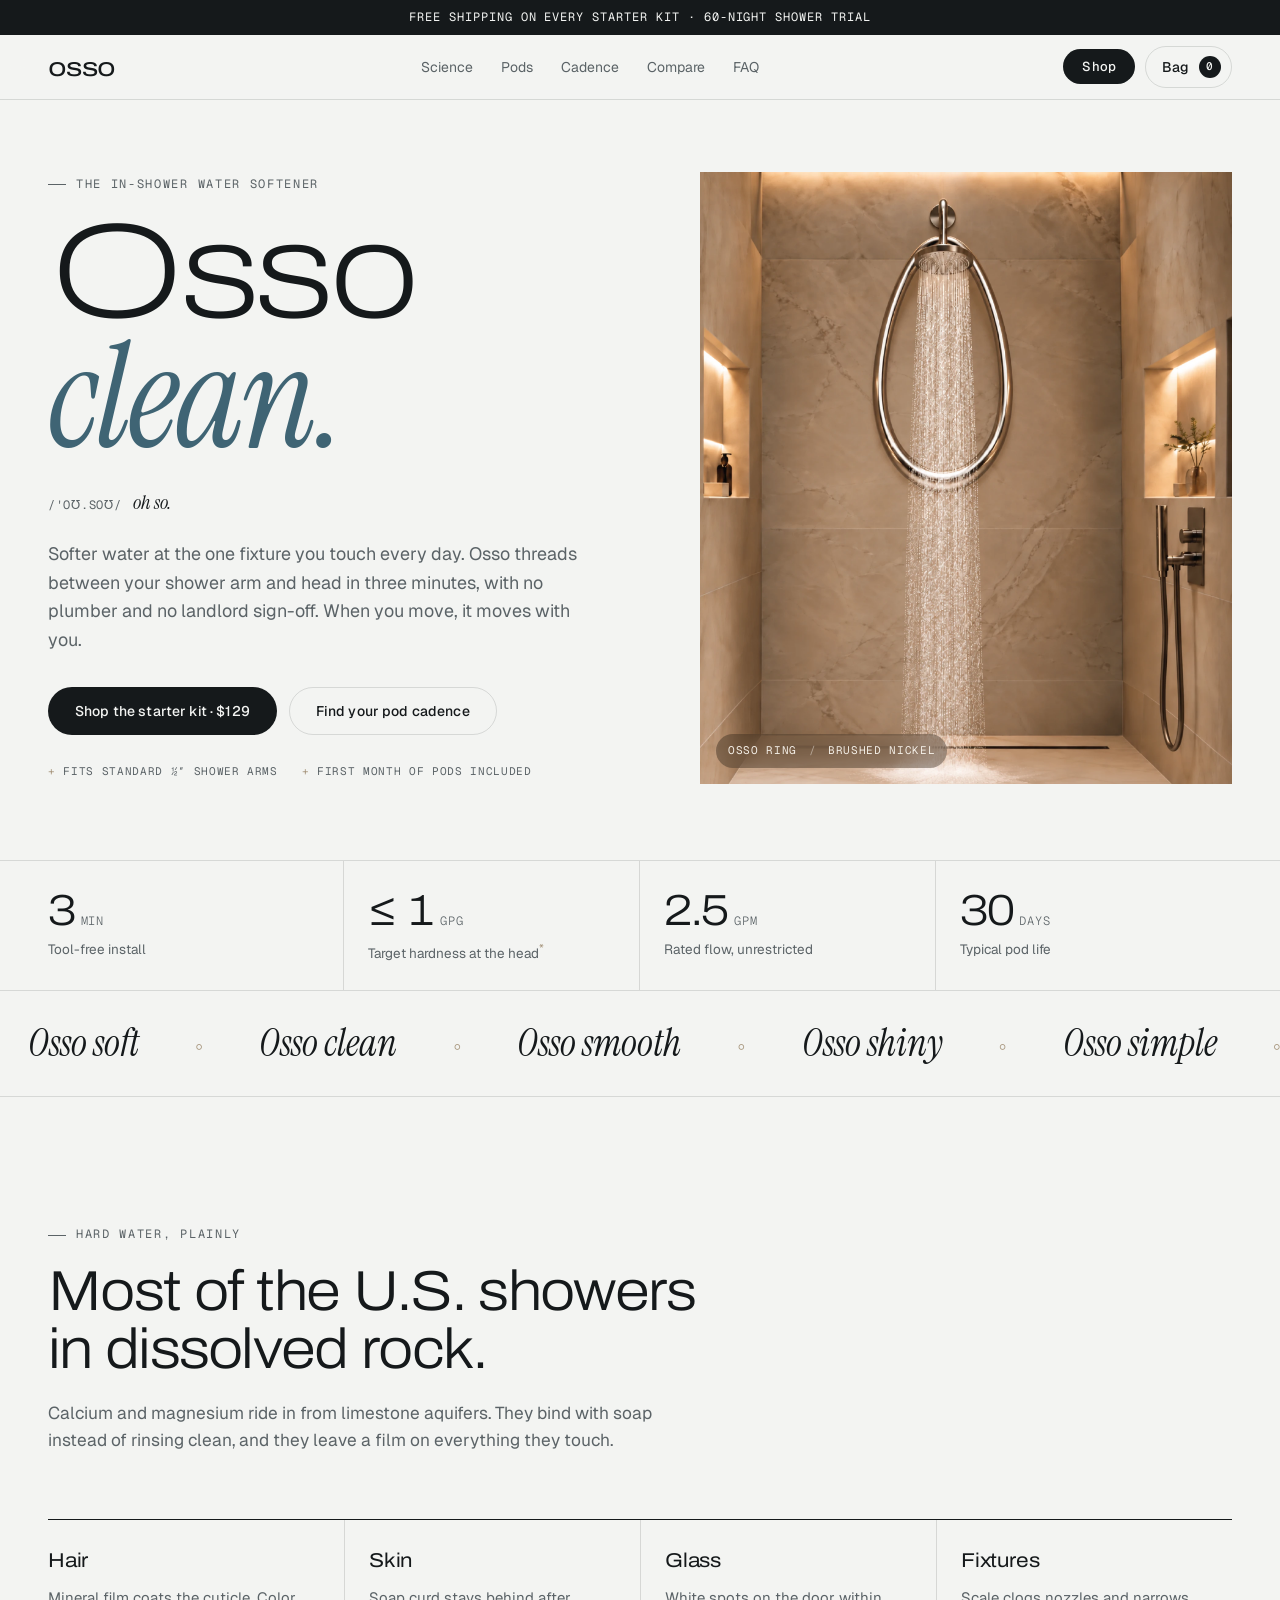
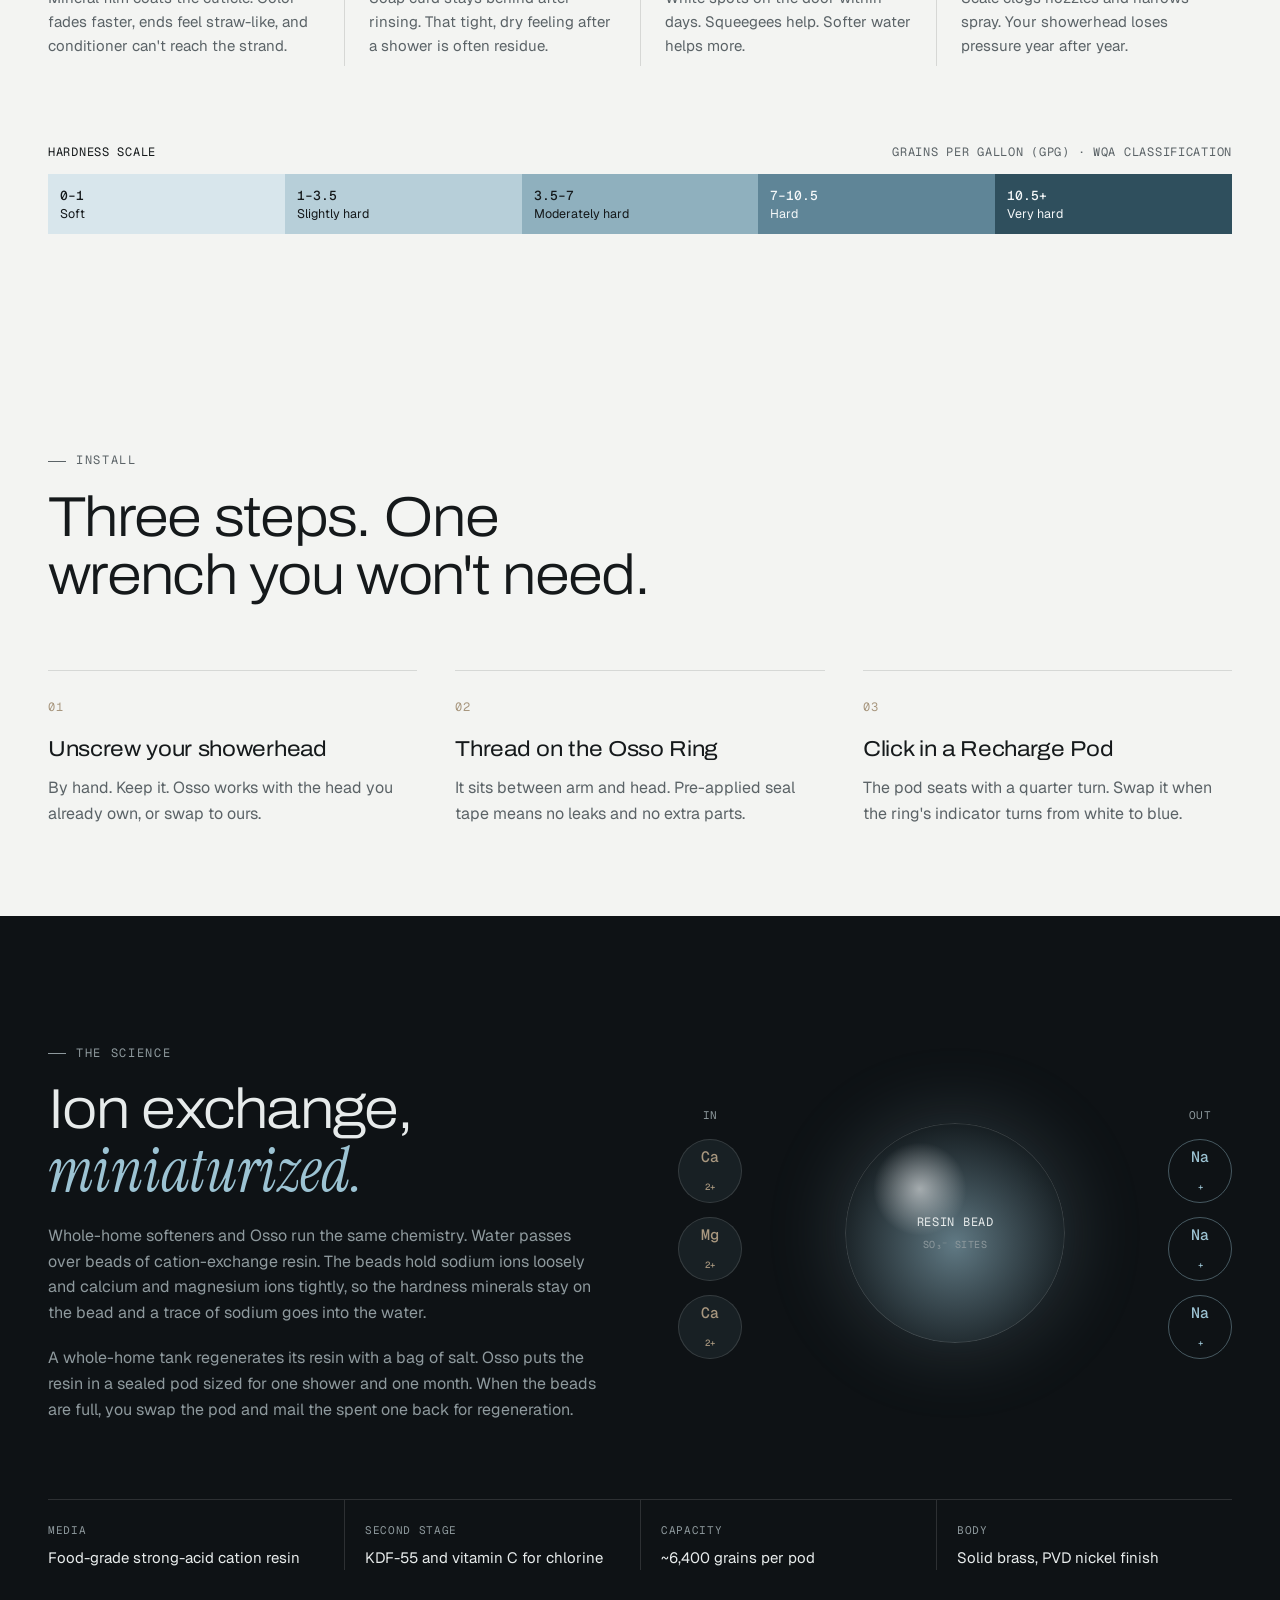
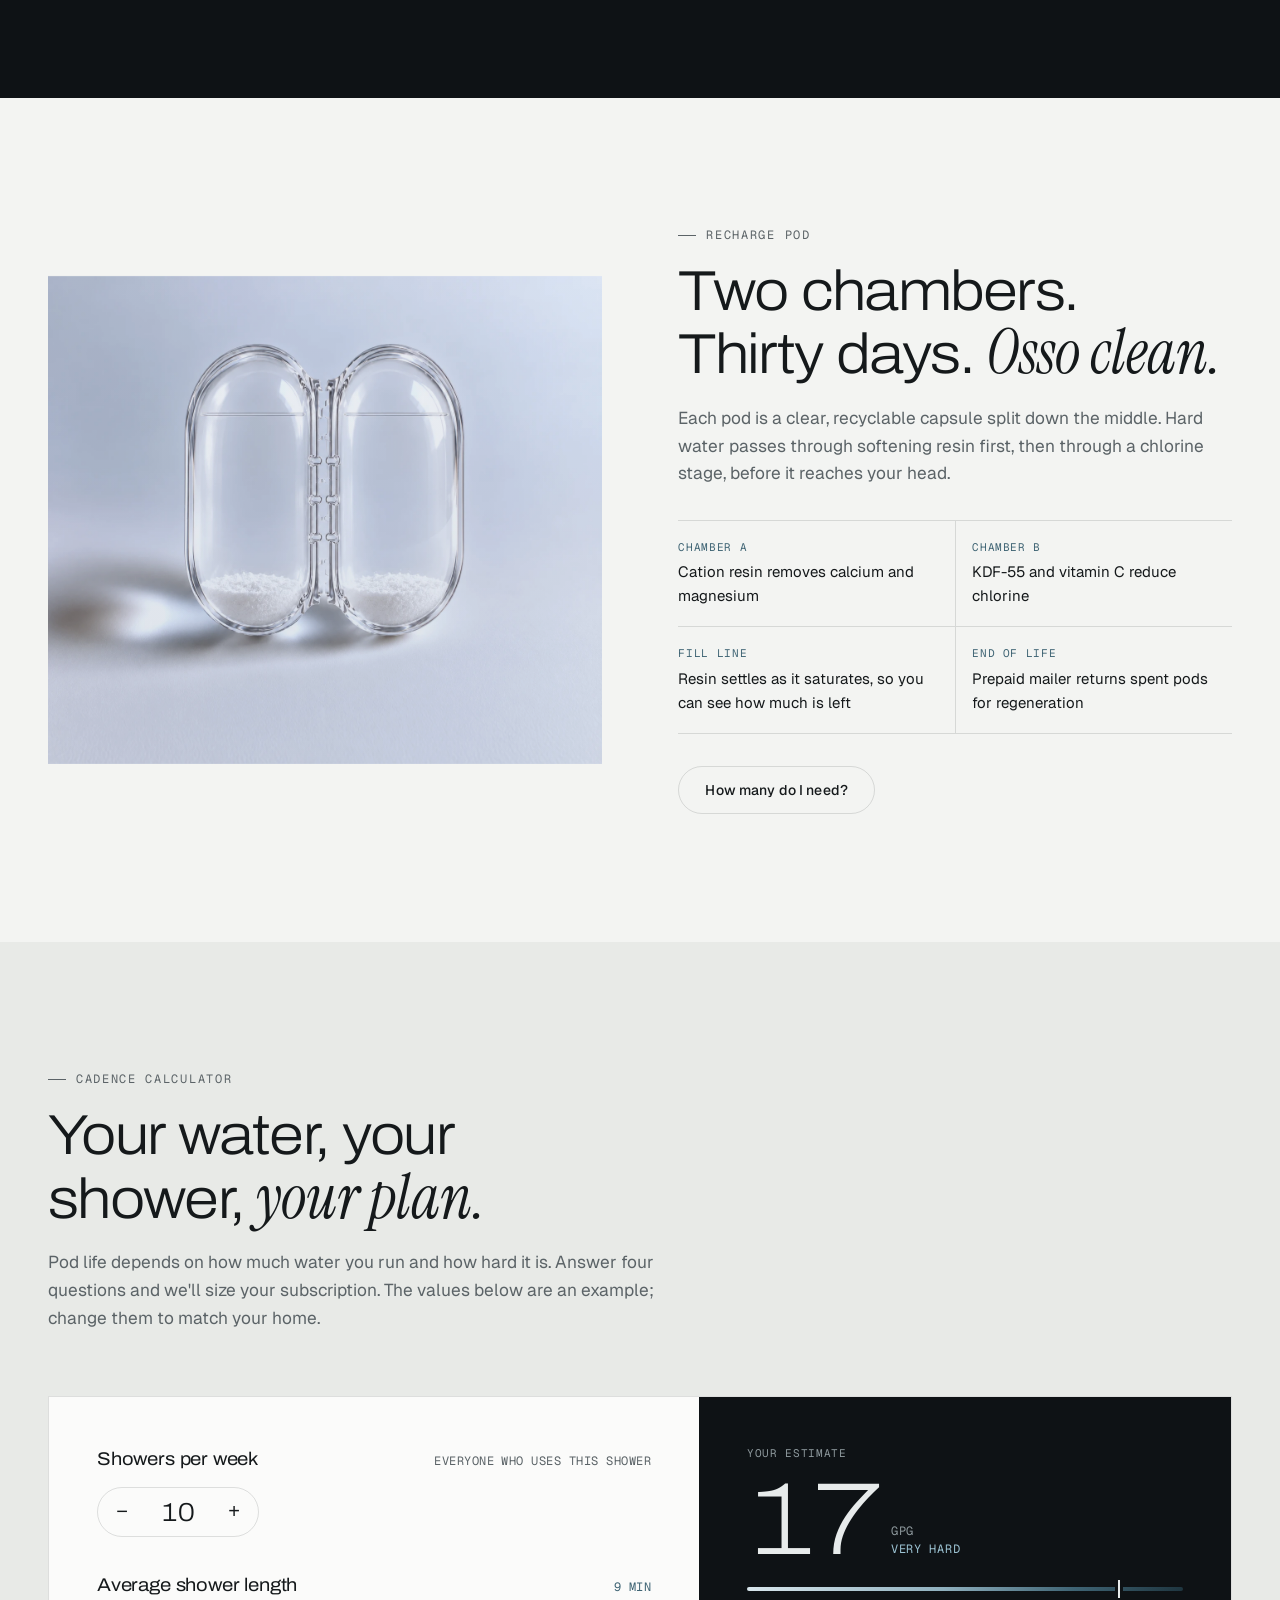
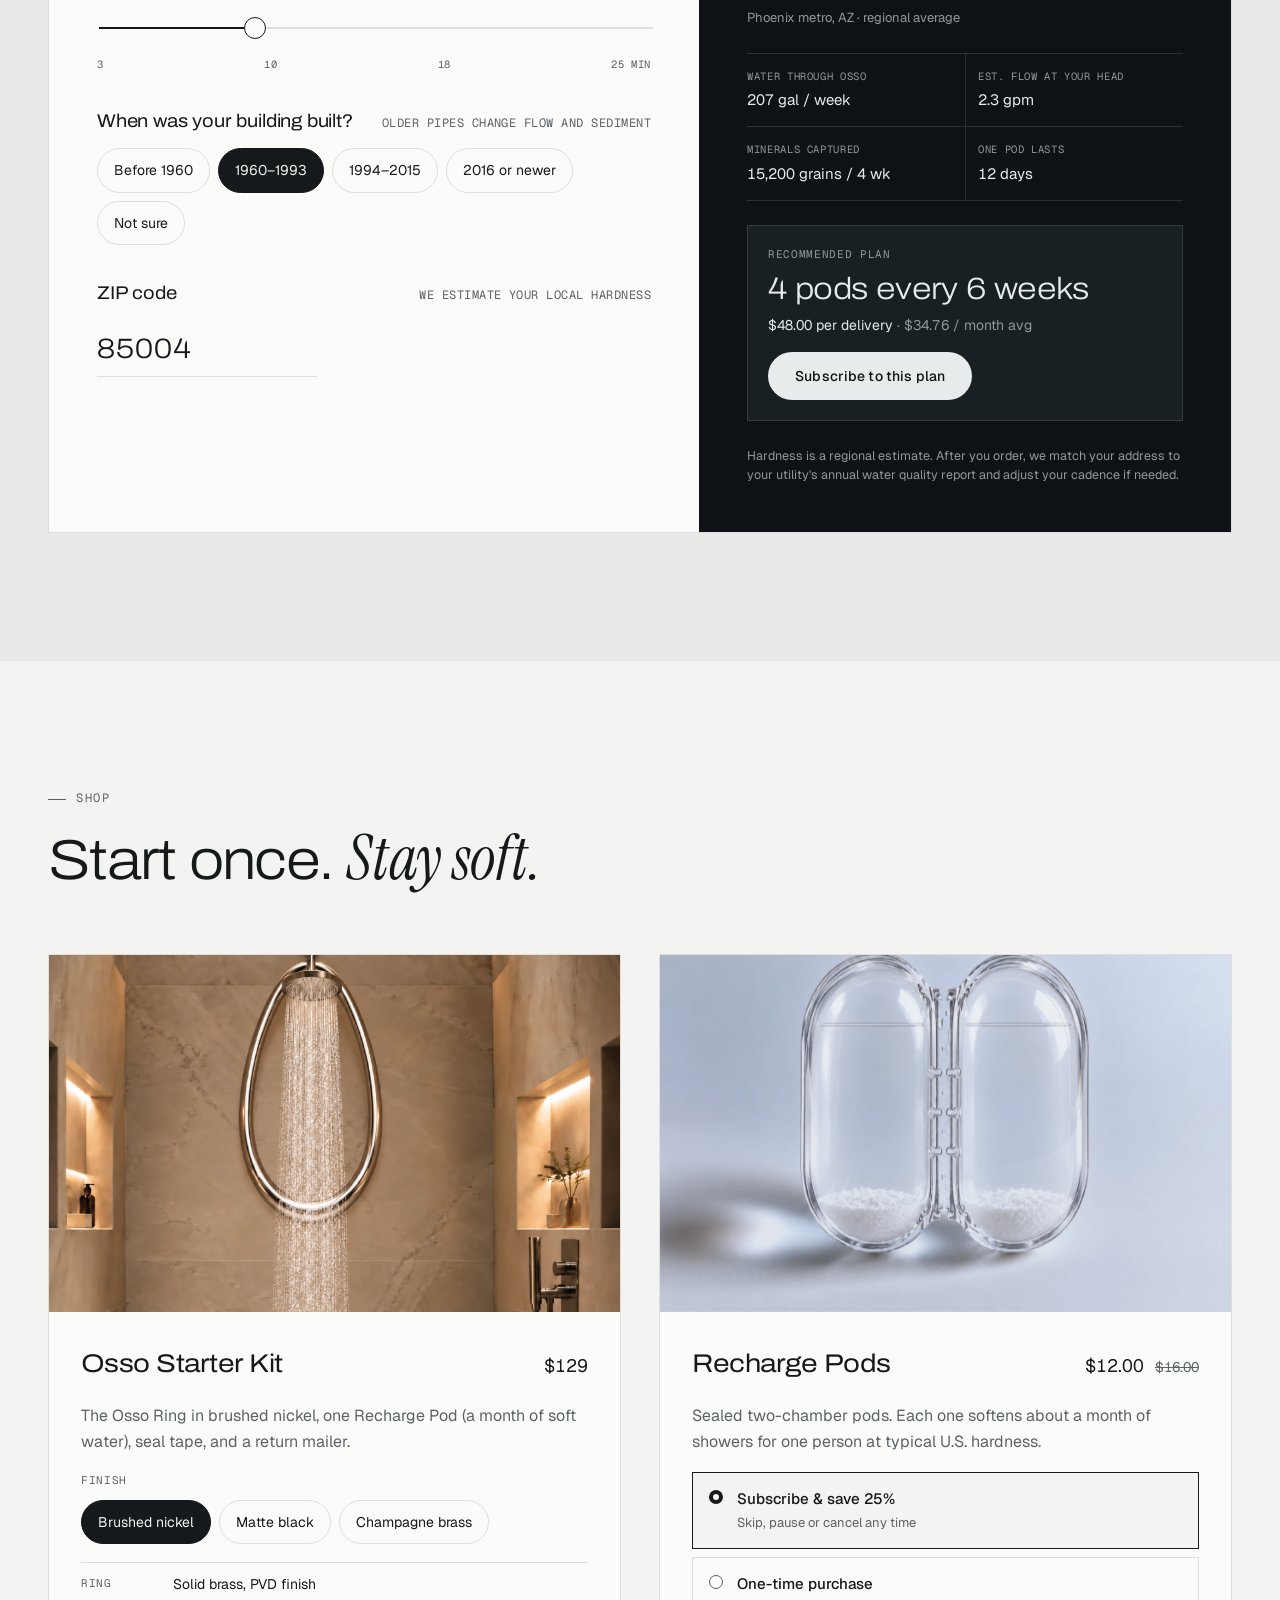
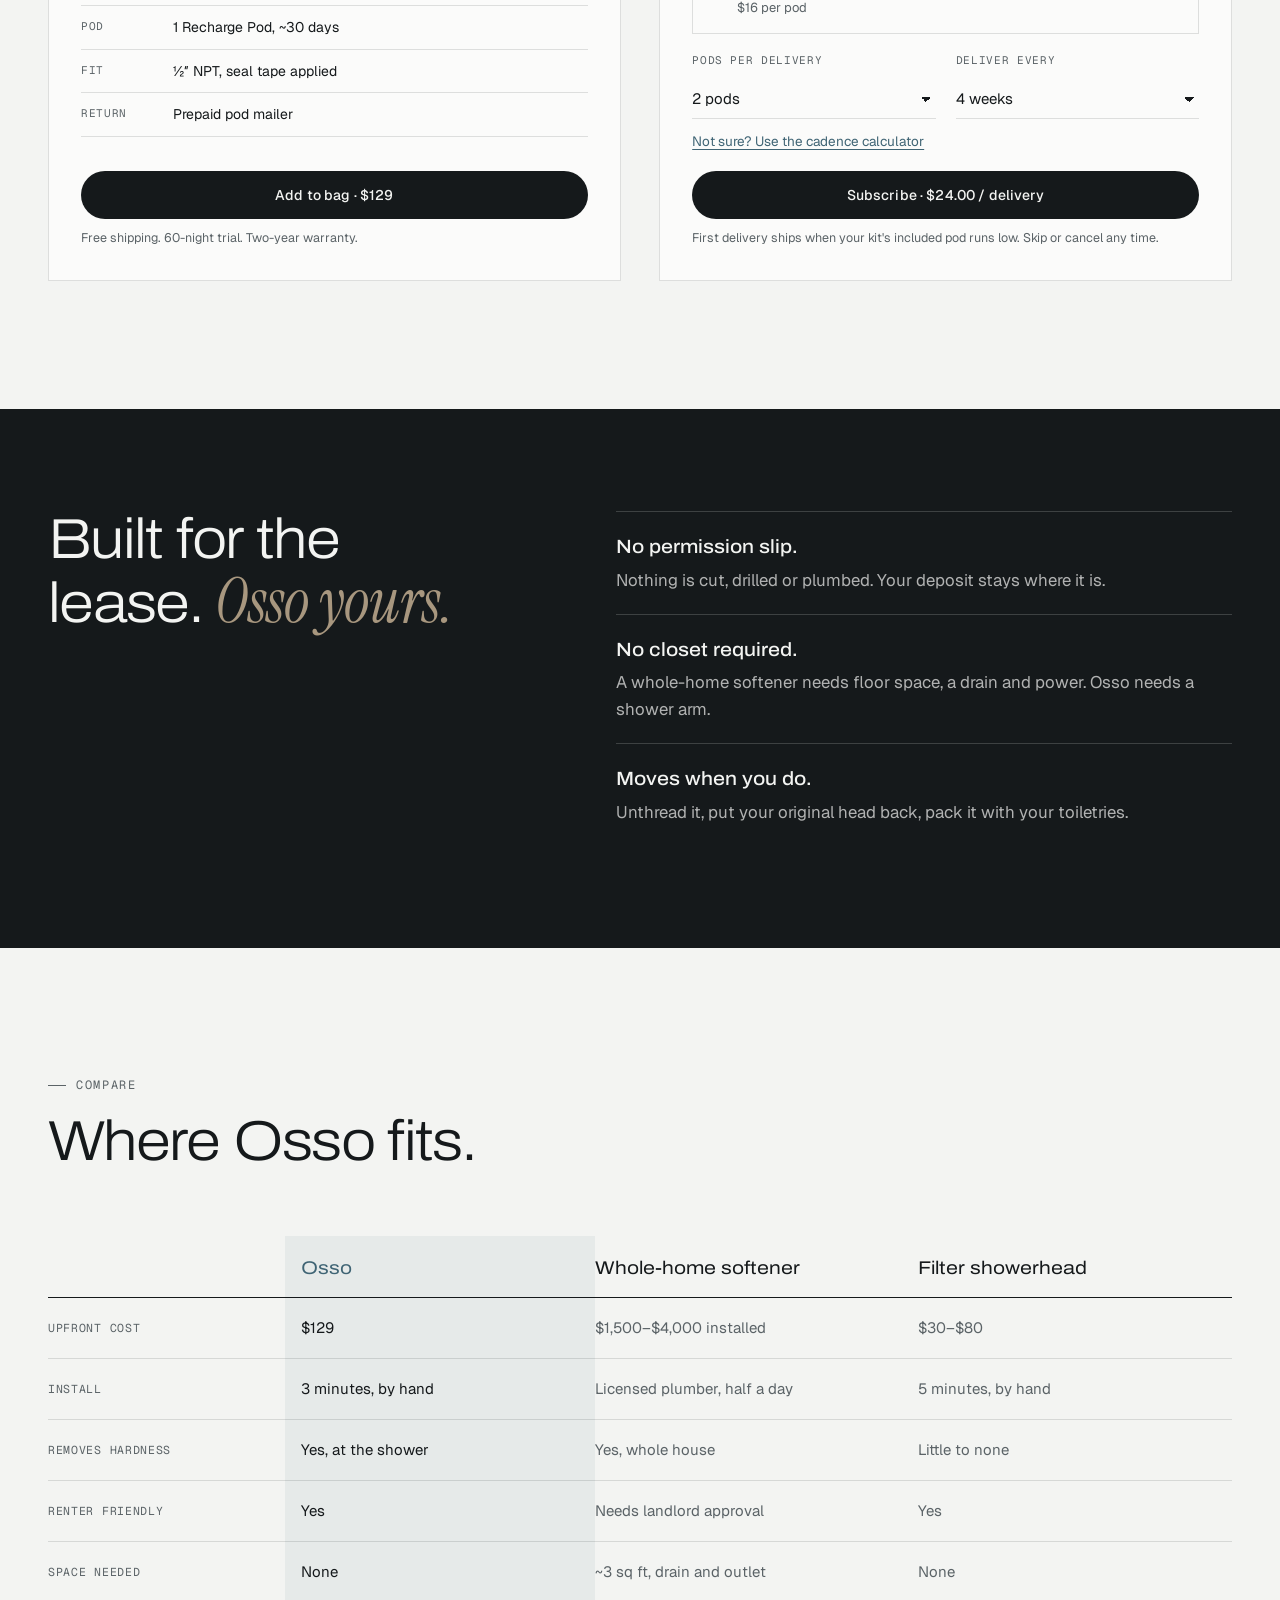
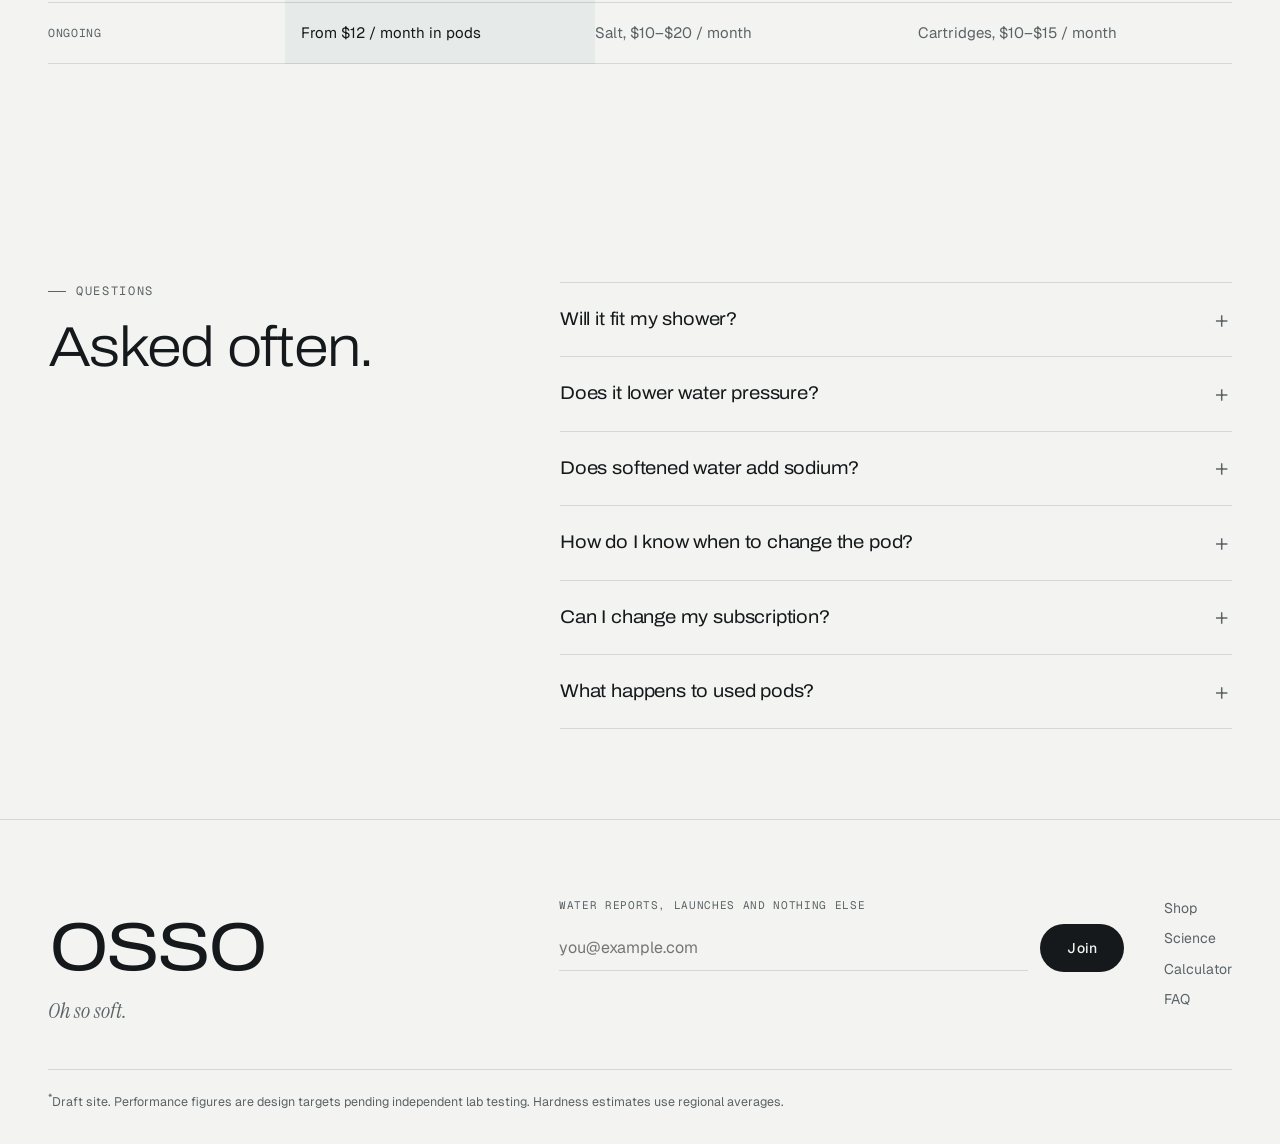
==== index.html @ e82f5eea "Add Osso draft site: hero, science, pods, cadence calculator, subscription shop Co-Authored-By: Clau" ====
<!doctype html>
<html lang="en">
<head>
<meta charset="utf-8">
<meta name="viewport" content="width=device-width, initial-scale=1, viewport-fit=cover">
<title>Osso Softener</title>
<meta name="description" content="Osso is the in-shower water softener for renters and anyone who can't fit a whole-home system. Threads on in three minutes. Recharge pods ship on your cadence.">
<link rel="preconnect" href="https://fonts.googleapis.com">
<link rel="preconnect" href="https://fonts.gstatic.com" crossorigin>
<link rel="stylesheet" href="https://fonts.googleapis.com/css2?family=Archivo:wdth,wght@62..125,200..700&family=Geist:wght@300..600&family=Geist+Mono:wght@400;500&family=Instrument+Serif:ital@0;1&display=swap">
<link rel="stylesheet" href="styles.css">
</head>
<body>

<div class="announce">
  <p>Free shipping on every starter kit <span aria-hidden="true">·</span> 60-night shower trial</p>
</div>

<header class="site-header">
  <div class="wrap header-inner">
    <a class="wordmark" href="#top" aria-label="Osso home">osso</a>
    <nav class="nav" aria-label="Primary">
      <a href="#science">Science</a>
      <a href="#pods">Pods</a>
      <a href="#calculator">Cadence</a>
      <a href="#compare">Compare</a>
      <a href="#faq">FAQ</a>
    </nav>
    <div class="header-actions">
      <a class="btn btn-small btn-ink hide-sm" href="#shop">Shop</a>
      <button class="cart-btn" id="cart-open" type="button" aria-label="Open bag">
        Bag <span class="cart-count" id="cart-count">0</span>
      </button>
    </div>
  </div>
</header>

<main id="top">

  <!-- HERO -->
  <section class="hero">
    <div class="wrap hero-grid">
      <div class="hero-copy">
        <p class="eyebrow">The in-shower water softener</p>
        <h1 class="hero-title">
          <span class="ht-brand">Osso</span>
          <span class="ht-word" id="hero-word" aria-live="polite">soft.</span>
        </h1>
        <p class="pronounce"><span class="mono">/ˈoʊ.soʊ/</span> <em>oh so.</em></p>
        <p class="lede">Softer water at the one fixture you touch every day. Osso threads between your shower arm and head in three minutes, with no plumber and no landlord sign-off. When you move, it moves with you.</p>
        <div class="hero-ctas">
          <a class="btn btn-ink" href="#shop">Shop the starter kit · $129</a>
          <a class="btn btn-ghost" href="#calculator">Find your pod cadence</a>
        </div>
        <ul class="hero-meta mono">
          <li>Fits standard ½″ shower arms</li>
          <li>First month of pods included</li>
        </ul>
      </div>
      <figure class="hero-media">
        <img src="assets/shower.webp" alt="The Osso softener, a polished nickel loop, mounted on a marble shower wall with water falling through it." width="1825" height="2000">
        <figcaption class="mono">Osso Ring <span>/</span> Brushed nickel</figcaption>
      </figure>
    </div>
  </section>

  <!-- SPEC STRIP -->
  <section class="specs" aria-label="Key specifications">
    <div class="wrap spec-grid">
      <div class="spec"><span class="spec-num">3<small>min</small></span><span class="spec-label">Tool-free install</span></div>
      <div class="spec"><span class="spec-num">≤ 1<small>gpg</small></span><span class="spec-label">Target hardness at the head<sup>*</sup></span></div>
      <div class="spec"><span class="spec-num">2.5<small>gpm</small></span><span class="spec-label">Rated flow, unrestricted</span></div>
      <div class="spec"><span class="spec-num">30<small>days</small></span><span class="spec-label">Typical pod life</span></div>
    </div>
  </section>

  <!-- MARQUEE -->
  <div class="marquee" aria-hidden="true">
    <div class="marquee-track">
      <span>Osso soft</span><span>Osso clean</span><span>Osso smooth</span><span>Osso shiny</span><span>Osso simple</span><span>Osso yours</span>
      <span>Osso soft</span><span>Osso clean</span><span>Osso smooth</span><span>Osso shiny</span><span>Osso simple</span><span>Osso yours</span>
    </div>
  </div>

  <!-- HARD WATER -->
  <section class="section" id="hard-water">
    <div class="wrap">
      <div class="section-head">
        <p class="eyebrow">Hard water, plainly</p>
        <h2 class="h2">Most of the U.S. showers in dissolved rock.</h2>
        <p class="sub">Calcium and magnesium ride in from limestone aquifers. They bind with soap instead of rinsing clean, and they leave a film on everything they touch.</p>
      </div>
      <div class="effects">
        <article class="effect">
          <h3>Hair</h3>
          <p>Mineral film coats the cuticle. Color fades faster, ends feel straw-like, and conditioner can't reach the strand.</p>
        </article>
        <article class="effect">
          <h3>Skin</h3>
          <p>Soap curd stays behind after rinsing. That tight, dry feeling after a shower is often residue.</p>
        </article>
        <article class="effect">
          <h3>Glass</h3>
          <p>White spots on the door within days. Squeegees help. Softer water helps more.</p>
        </article>
        <article class="effect">
          <h3>Fixtures</h3>
          <p>Scale clogs nozzles and narrows spray. Your showerhead loses pressure year after year.</p>
        </article>
      </div>

      <div class="scale" aria-label="Water hardness scale in grains per gallon">
        <div class="scale-head">
          <span class="mono">Hardness scale</span>
          <span class="mono muted">grains per gallon (gpg) · WQA classification</span>
        </div>
        <div class="scale-bar">
          <div class="seg s1"><b>0–1</b><span>Soft</span></div>
          <div class="seg s2"><b>1–3.5</b><span>Slightly hard</span></div>
          <div class="seg s3"><b>3.5–7</b><span>Moderately hard</span></div>
          <div class="seg s4"><b>7–10.5</b><span>Hard</span></div>
          <div class="seg s5"><b>10.5+</b><span>Very hard</span></div>
        </div>
      </div>
    </div>
  </section>

  <!-- HOW IT WORKS -->
  <section class="section section-tight" id="how">
    <div class="wrap">
      <div class="section-head">
        <p class="eyebrow">Install</p>
        <h2 class="h2">Three steps. One wrench you won't need.</h2>
      </div>
      <ol class="steps">
        <li>
          <span class="step-n mono">01</span>
          <h3>Unscrew your showerhead</h3>
          <p>By hand. Keep it. Osso works with the head you already own, or swap to ours.</p>
        </li>
        <li>
          <span class="step-n mono">02</span>
          <h3>Thread on the Osso Ring</h3>
          <p>It sits between arm and head. Pre-applied seal tape means no leaks and no extra parts.</p>
        </li>
        <li>
          <span class="step-n mono">03</span>
          <h3>Click in a Recharge Pod</h3>
          <p>The pod seats with a quarter turn. Swap it when the ring's indicator turns from white to blue.</p>
        </li>
      </ol>
    </div>
  </section>

  <!-- SCIENCE (dark lab panel) -->
  <section class="lab" id="science">
    <div class="wrap lab-grid">
      <div class="lab-copy">
        <p class="eyebrow eyebrow-lab">The science</p>
        <h2 class="h2">Ion exchange, <em>miniaturized.</em></h2>
        <p>Whole-home softeners and Osso run the same chemistry. Water passes over beads of cation-exchange resin. The beads hold sodium ions loosely and calcium and magnesium ions tightly, so the hardness minerals stay on the bead and a trace of sodium goes into the water.</p>
        <p>A whole-home tank regenerates its resin with a bag of salt. Osso puts the resin in a sealed pod sized for one shower and one month. When the beads are full, you swap the pod and mail the spent one back for regeneration.</p>
      </div>
      <div class="exchange" aria-label="Diagram: calcium and magnesium ions are captured by resin and exchanged for sodium">
        <div class="ex-col">
          <span class="ex-label mono">In</span>
          <span class="ion ion-hard">Ca<sup>2+</sup></span>
          <span class="ion ion-hard">Mg<sup>2+</sup></span>
          <span class="ion ion-hard">Ca<sup>2+</sup></span>
        </div>
        <div class="ex-core">
          <div class="bead"><span class="mono">Resin bead</span><span class="mono small">SO₃⁻ sites</span></div>
        </div>
        <div class="ex-col">
          <span class="ex-label mono">Out</span>
          <span class="ion ion-soft">Na<sup>+</sup></span>
          <span class="ion ion-soft">Na<sup>+</sup></span>
          <span class="ion ion-soft">Na<sup>+</sup></span>
        </div>
      </div>
      <dl class="lab-specs">
        <div><dt class="mono">Media</dt><dd>Food-grade strong-acid cation resin</dd></div>
        <div><dt class="mono">Second stage</dt><dd>KDF-55 and vitamin C for chlorine</dd></div>
        <div><dt class="mono">Capacity</dt><dd>~6,400 grains per pod</dd></div>
        <div><dt class="mono">Body</dt><dd>Solid brass, PVD nickel finish</dd></div>
      </dl>
    </div>
  </section>

  <!-- PODS -->
  <section class="section" id="pods">
    <div class="wrap pods-grid">
      <figure class="pods-media">
        <img src="assets/pods.webp" alt="A clear two-chamber Recharge Pod with white resin settled at the bottom of each chamber." width="1336" height="1177">
      </figure>
      <div class="pods-copy">
        <p class="eyebrow">Recharge Pod</p>
        <h2 class="h2">Two chambers. Thirty days. <em>Osso clean.</em></h2>
        <p class="sub">Each pod is a clear, recyclable capsule split down the middle. Hard water passes through softening resin first, then through a chlorine stage, before it reaches your head.</p>
        <dl class="pod-anatomy">
          <div><dt class="mono">Chamber A</dt><dd>Cation resin removes calcium and magnesium</dd></div>
          <div><dt class="mono">Chamber B</dt><dd>KDF-55 and vitamin C reduce chlorine</dd></div>
          <div><dt class="mono">Fill line</dt><dd>Resin settles as it saturates, so you can see how much is left</dd></div>
          <div><dt class="mono">End of life</dt><dd>Prepaid mailer returns spent pods for regeneration</dd></div>
        </dl>
        <a class="btn btn-ghost" href="#calculator">How many do I need?</a>
      </div>
    </div>
  </section>

  <!-- CALCULATOR -->
  <section class="calc-section" id="calculator">
    <div class="wrap">
      <div class="section-head">
        <p class="eyebrow">Cadence calculator</p>
        <h2 class="h2">Your water, your shower, <em>your plan.</em></h2>
        <p class="sub">Pod life depends on how much water you run and how hard it is. Answer four questions and we'll size your subscription. The values below are an example; change them to match your home.</p>
      </div>

      <div class="calc">
        <form class="calc-form" id="calc-form" novalidate>
          <div class="field">
            <label for="c-showers">Showers per week <span class="hint">Everyone who uses this shower</span></label>
            <div class="stepper">
              <button type="button" data-step="-1" aria-label="Fewer showers">−</button>
              <input id="c-showers" type="number" inputmode="numeric" min="1" max="42" value="10">
              <button type="button" data-step="1" aria-label="More showers">+</button>
            </div>
          </div>

          <div class="field">
            <label for="c-length">Average shower length <span class="hint" id="c-length-out">9 min</span></label>
            <input id="c-length" type="range" min="3" max="25" step="1" value="9">
            <div class="range-ticks mono" aria-hidden="true"><span>3</span><span>10</span><span>18</span><span>25 min</span></div>
          </div>

          <div class="field">
            <label for="c-age">When was your building built? <span class="hint">Older pipes change flow and sediment</span></label>
            <div class="chips" role="radiogroup" aria-label="Building age">
              <label class="chip"><input type="radio" name="age" value="pre1960"><span>Before 1960</span></label>
              <label class="chip"><input type="radio" name="age" value="1960" checked><span>1960–1993</span></label>
              <label class="chip"><input type="radio" name="age" value="1994"><span>1994–2015</span></label>
              <label class="chip"><input type="radio" name="age" value="2016"><span>2016 or newer</span></label>
              <label class="chip"><input type="radio" name="age" value="unknown"><span>Not sure</span></label>
            </div>
          </div>

          <div class="field">
            <label for="c-zip">ZIP code <span class="hint">We estimate your local hardness</span></label>
            <input id="c-zip" type="text" inputmode="numeric" maxlength="5" autocomplete="postal-code" placeholder="e.g. 85004" value="85004">
            <p class="field-msg" id="c-zip-msg" aria-live="polite"></p>
          </div>
        </form>

        <div class="calc-result" aria-live="polite">
          <p class="mono res-kicker">Your estimate</p>
          <div class="res-hardness">
            <span class="res-big" id="r-gpg">17</span>
            <span class="res-unit">gpg<br><span id="r-class">Very hard</span></span>
          </div>
          <div class="meter" aria-hidden="true">
            <div class="meter-track"></div>
            <div class="meter-pin" id="r-pin"></div>
          </div>
          <p class="res-region muted" id="r-region">Phoenix metro, AZ · regional average</p>

          <dl class="res-stats">
            <div><dt class="mono">Water through Osso</dt><dd><span id="r-gal">207</span> gal / week</dd></div>
            <div><dt class="mono">Est. flow at your head</dt><dd><span id="r-gpm">2.3</span> gpm</dd></div>
            <div><dt class="mono">Minerals captured</dt><dd><span id="r-grains">14,000</span> grains / 4 wk</dd></div>
            <div><dt class="mono">One pod lasts</dt><dd><span id="r-life">13</span> days</dd></div>
          </dl>

          <div class="plan">
            <p class="mono res-kicker">Recommended plan</p>
            <p class="plan-line" id="r-plan">2 pods every 4 weeks</p>
            <p class="plan-price"><span id="r-price">$24.00</span> per delivery <span class="muted">· <span id="r-month">$24.00</span> / month avg</span></p>
            <button class="btn btn-light" type="button" id="r-apply">Subscribe to this plan</button>
          </div>
          <p class="fine muted">Hardness is a regional estimate. After you order, we match your address to your utility's annual water quality report and adjust your cadence if needed.</p>
        </div>
      </div>
    </div>
  </section>

  <!-- SHOP -->
  <section class="section" id="shop">
    <div class="wrap">
      <div class="section-head">
        <p class="eyebrow">Shop</p>
        <h2 class="h2">Start once. <em>Stay soft.</em></h2>
      </div>

      <div class="shop-grid">
        <article class="product">
          <div class="product-media product-media-ring">
            <img src="assets/shower.webp" alt="" loading="lazy" width="1825" height="2000">
          </div>
          <div class="product-body">
            <div class="product-top">
              <h3 class="product-name">Osso Starter Kit</h3>
              <p class="product-price">$129</p>
            </div>
            <p class="product-desc">The Osso Ring in brushed nickel, one Recharge Pod (a month of soft water), seal tape, and a return mailer.</p>
            <fieldset class="opt">
              <legend class="mono">Finish</legend>
              <div class="chips">
                <label class="chip"><input type="radio" name="finish" value="Brushed nickel" checked><span>Brushed nickel</span></label>
                <label class="chip"><input type="radio" name="finish" value="Matte black"><span>Matte black</span></label>
                <label class="chip"><input type="radio" name="finish" value="Champagne brass"><span>Champagne brass</span></label>
              </div>
            </fieldset>
            <ul class="inbox">
              <li><span class="mono">Ring</span>Solid brass, PVD finish</li>
              <li><span class="mono">Pod</span>1 Recharge Pod, ~30 days</li>
              <li><span class="mono">Fit</span>½″ NPT, seal tape applied</li>
              <li><span class="mono">Return</span>Prepaid pod mailer</li>
            </ul>
            <button class="btn btn-ink btn-block" type="button" id="add-kit">Add to bag · $129</button>
            <p class="fine muted">Free shipping. 60-night trial. Two-year warranty.</p>
          </div>
        </article>

        <article class="product">
          <div class="product-media product-media-pod">
            <img src="assets/pods.webp" alt="" loading="lazy" width="1336" height="1177">
          </div>
          <div class="product-body">
            <div class="product-top">
              <h3 class="product-name">Recharge Pods</h3>
              <p class="product-price" id="pod-price">$12.00 <span class="strike" id="pod-strike">$16.00</span></p>
            </div>
            <p class="product-desc">Sealed two-chamber pods. Each one softens about a month of showers for one person at typical U.S. hardness.</p>

            <div class="purchase-toggle" role="radiogroup" aria-label="Purchase type">
              <label class="pt"><input type="radio" name="ptype" value="sub" checked>
                <span><b>Subscribe &amp; save 25%</b><small>Skip, pause or cancel any time</small></span></label>
              <label class="pt"><input type="radio" name="ptype" value="once">
                <span><b>One-time purchase</b><small>$16 per pod</small></span></label>
            </div>

            <div class="opt-row">
              <div class="opt">
                <label class="mono" for="pod-qty">Pods per delivery</label>
                <select id="pod-qty">
                  <option value="1">1 pod</option>
                  <option value="2" selected>2 pods</option>
                  <option value="3">3 pods</option>
                  <option value="4">4 pods</option>
                  <option value="6">6 pods</option>
                </select>
              </div>
              <div class="opt" id="cadence-wrap">
                <label class="mono" for="pod-cadence">Deliver every</label>
                <select id="pod-cadence">
                  <option value="2">2 weeks</option>
                  <option value="4" selected>4 weeks</option>
                  <option value="6">6 weeks</option>
                  <option value="8">8 weeks</option>
                </select>
              </div>
            </div>
            <p class="calc-link"><a href="#calculator">Not sure? Use the cadence calculator</a></p>
            <button class="btn btn-ink btn-block" type="button" id="add-pods">Add to bag · $24.00</button>
            <p class="fine muted" id="pod-fine">First delivery ships when your kit's included pod runs low.</p>
          </div>
        </article>
      </div>
    </div>
  </section>

  <!-- RENTERS -->
  <section class="renters">
    <div class="wrap renters-grid">
      <h2 class="h2">Built for the lease. <em>Osso yours.</em></h2>
      <ul class="renter-points">
        <li><b>No permission slip.</b> Nothing is cut, drilled or plumbed. Your deposit stays where it is.</li>
        <li><b>No closet required.</b> A whole-home softener needs floor space, a drain and power. Osso needs a shower arm.</li>
        <li><b>Moves when you do.</b> Unthread it, put your original head back, pack it with your toiletries.</li>
      </ul>
    </div>
  </section>

  <!-- COMPARE -->
  <section class="section" id="compare">
    <div class="wrap">
      <div class="section-head">
        <p class="eyebrow">Compare</p>
        <h2 class="h2">Where Osso fits.</h2>
      </div>
      <div class="table-wrap">
        <table class="compare">
          <thead>
            <tr><th scope="col"><span class="sr">Feature</span></th><th scope="col" class="col-osso">Osso</th><th scope="col">Whole-home softener</th><th scope="col">Filter showerhead</th></tr>
          </thead>
          <tbody>
            <tr><th scope="row">Upfront cost</th><td class="col-osso">$129</td><td>$1,500–$4,000 installed</td><td>$30–$80</td></tr>
            <tr><th scope="row">Install</th><td class="col-osso">3 minutes, by hand</td><td>Licensed plumber, half a day</td><td>5 minutes, by hand</td></tr>
            <tr><th scope="row">Removes hardness</th><td class="col-osso">Yes, at the shower</td><td>Yes, whole house</td><td>Little to none</td></tr>
            <tr><th scope="row">Renter friendly</th><td class="col-osso">Yes</td><td>Needs landlord approval</td><td>Yes</td></tr>
            <tr><th scope="row">Space needed</th><td class="col-osso">None</td><td>~3 sq ft, drain and outlet</td><td>None</td></tr>
            <tr><th scope="row">Ongoing</th><td class="col-osso">From $12 / month in pods</td><td>Salt, $10–$20 / month</td><td>Cartridges, $10–$15 / month</td></tr>
          </tbody>
        </table>
      </div>
    </div>
  </section>

  <!-- FAQ -->
  <section class="section section-tight" id="faq">
    <div class="wrap faq-grid">
      <div class="section-head">
        <p class="eyebrow">Questions</p>
        <h2 class="h2">Asked often.</h2>
      </div>
      <div class="faq">
        <details>
          <summary>Will it fit my shower?</summary>
          <p>Osso fits any shower arm with a standard ½″ NPT thread, which covers nearly every U.S. shower. Rain heads on ceiling arms work too. Handheld-only setups need our hose adapter, sold separately.</p>
        </details>
        <details>
          <summary>Does it lower water pressure?</summary>
          <p>The ring is rated for 2.5 gallons per minute, the federal maximum for showerheads, so it won't be the bottleneck. Many people notice stronger spray after a few weeks as scale stops building up in the head.</p>
        </details>
        <details>
          <summary>Does softened water add sodium?</summary>
          <p>Ion exchange adds roughly 8 mg of sodium per liter for each grain of hardness removed. That's a small amount and it rinses off. Osso water is for showering, not drinking.</p>
        </details>
        <details>
          <summary>How do I know when to change the pod?</summary>
          <p>The indicator band on the ring shifts from white to blue as the resin saturates. You can also see the resin level drop through the clear pod. Subscribers get a reminder a few days before their next delivery.</p>
        </details>
        <details>
          <summary>Can I change my subscription?</summary>
          <p>Yes. Change pod count, change cadence, skip a delivery, pause, or cancel from your account. No fees and no minimum term.</p>
        </details>
        <details>
          <summary>What happens to used pods?</summary>
          <p>Every delivery includes a prepaid return mailer. Spent pods are cleaned, the resin is regenerated, and the capsules are reused or recycled.</p>
        </details>
      </div>
    </div>
  </section>

</main>

<footer class="footer">
  <div class="wrap footer-grid">
    <div class="footer-brand">
      <p class="wordmark wordmark-lg">osso</p>
      <p class="footer-tag"><em>Oh so soft.</em></p>
    </div>
    <form class="newsletter" id="newsletter" novalidate>
      <label for="nl-email" class="mono">Water reports, launches and nothing else</label>
      <div class="nl-row">
        <input id="nl-email" type="email" placeholder="you@example.com" autocomplete="email">
        <button class="btn btn-ink" type="submit">Join</button>
      </div>
      <p class="field-msg" id="nl-msg" aria-live="polite"></p>
    </form>
    <nav class="footer-links" aria-label="Footer">
      <a href="#shop">Shop</a><a href="#science">Science</a><a href="#calculator">Calculator</a><a href="#faq">FAQ</a>
    </nav>
    <p class="fine muted footer-note"><sup>*</sup>Draft site. Performance figures are design targets pending independent lab testing. Hardness estimates use regional averages.</p>
  </div>
</footer>

<!-- CART DRAWER -->
<div class="scrim" id="scrim" hidden></div>
<aside class="drawer" id="drawer" aria-label="Your bag" aria-hidden="true">
  <div class="drawer-head">
    <p class="drawer-title">Your bag</p>
    <button class="icon-btn" type="button" id="cart-close" aria-label="Close bag">Close</button>
  </div>
  <div class="drawer-body" id="cart-items"></div>
  <div class="drawer-foot">
    <div class="sum-row"><span>Subtotal</span><span id="cart-subtotal">$0.00</span></div>
    <div class="sum-row muted"><span>Shipping</span><span>Free</span></div>
    <p class="fine muted" id="cart-sub-note" hidden>Subscriptions renew at the cadence shown. Manage or cancel any time.</p>
    <button class="btn btn-ink btn-block" type="button" id="checkout">Checkout</button>
    <p class="field-msg" id="checkout-msg" aria-live="polite"></p>
  </div>
</aside>

<div class="toast" id="toast" role="status" aria-live="polite"></div>

<script src="app.js"></script>
</body>
</html>
---- styles.css ----
/* Layout concept: porcelain gallery. Sharp-edged image frames, hairline specs like a car configurator,
   one dark "lab" band for the science and the calculator, pill controls for anything you can press. */
:root {
  --paper: #F3F4F2;      /* porcelain, faint mineral-green bias */
  --paper-2: #E8EAE7;    /* recessed surface */
  --card: #FBFBFA;       /* raised surface */
  --ink: #15191B;        /* graphite */
  --ink-2: #5B6367;      /* secondary text */
  --line: rgba(21, 25, 27, 0.13);
  --mineral: #3F6474;    /* calcite blue, the accent */
  --nickel: #A8977F;     /* brushed nickel, from the fixture */
  --lab: #0E1215;        /* dark band */
  --lab-2: #182024;
  --lab-fg: #E7EBEB;
  --lab-dim: #8E999D;
  --lab-line: rgba(231, 235, 235, 0.14);
  --glow: #9CC3D3;       /* accent on dark */
  --s1: #D8E6EC; --s2: #B7CFD9; --s3: #8FB0BE; --s4: #5F8597; --s5: #2F4F5D;

  --display: "Archivo", "Helvetica Neue", Arial, sans-serif;
  --sans: "Geist", "Helvetica Neue", Arial, sans-serif;
  --mono: "Geist Mono", ui-monospace, "SF Mono", Menlo, monospace;
  --serif: "Instrument Serif", "Times New Roman", serif;

  --gutter: clamp(16px, 4vw, 48px);
  --max: 1320px;
  --ease: cubic-bezier(.2, .7, .1, 1);
  color-scheme: light;
}
@media (prefers-color-scheme: dark) {
  :root:not([data-theme="light"]) {
    --paper: #0F1315; --paper-2: #161B1E; --card: #13181A;
    --ink: #E8ECEC; --ink-2: #99A3A7; --line: rgba(232, 236, 236, 0.13);
    --mineral: #92B9C9; --nickel: #C9B69A;
    --lab: #070A0C; --lab-2: #11171A; --lab-fg: #E8ECEC; --lab-dim: #8E999D; --lab-line: rgba(232,236,236,.12);
    --glow: #A9D0DF;
    --s1: #1E2C33; --s2: #2A4250; --s3: #3E6273; --s4: #6590A3; --s5: #A3C7D6;
    color-scheme: dark;
  }
}
:root[data-theme="dark"] {
  --paper: #0F1315; --paper-2: #161B1E; --card: #13181A;
  --ink: #E8ECEC; --ink-2: #99A3A7; --line: rgba(232, 236, 236, 0.13);
  --mineral: #92B9C9; --nickel: #C9B69A;
  --lab: #070A0C; --lab-2: #11171A; --lab-fg: #E8ECEC; --lab-dim: #8E999D; --lab-line: rgba(232,236,236,.12);
  --glow: #A9D0DF;
  --s1: #1E2C33; --s2: #2A4250; --s3: #3E6273; --s4: #6590A3; --s5: #A3C7D6;
  color-scheme: dark;
}

*, *::before, *::after { box-sizing: border-box; }
html { scroll-behavior: smooth; scroll-padding-top: 80px; }
body {
  margin: 0;
  background: var(--paper);
  color: var(--ink);
  font: 400 16px/1.6 var(--sans);
  -webkit-font-smoothing: antialiased;
  overflow-x: hidden;
}
img { max-width: 100%; display: block; height: auto; }
a { color: inherit; }
[hidden] { display: none !important; }
:focus-visible { outline: 2px solid var(--mineral); outline-offset: 3px; }

.wrap { max-width: var(--max); margin-inline: auto; padding-inline: var(--gutter); }
.mono { font-family: var(--mono); font-size: 12px; letter-spacing: .06em; text-transform: uppercase; }
.muted { color: var(--ink-2); }
.small { font-size: 10px; }
.sr { position: absolute; width: 1px; height: 1px; overflow: hidden; clip: rect(0 0 0 0); }
em { font-family: var(--serif); font-style: italic; font-weight: 400; letter-spacing: 0; }

.eyebrow {
  font-family: var(--mono); font-size: 12px; letter-spacing: .14em; text-transform: uppercase;
  color: var(--ink-2); margin: 0 0 18px; display: flex; align-items: center; gap: 10px;
}
.eyebrow::before { content: ""; width: 18px; height: 1px; background: currentColor; }
.h2 {
  font-family: var(--display); font-stretch: 112%; font-weight: 300;
  font-size: clamp(2rem, 4.4vw, 3.6rem); line-height: 1.04; letter-spacing: -0.03em;
  margin: 0; text-wrap: balance;
}
.h2 em { font-size: 1.08em; }
.sub { color: var(--ink-2); font-size: 1.08rem; max-width: 58ch; margin: 20px 0 0; }
.fine { font-size: 12.5px; line-height: 1.5; margin: 12px 0 0; }

/* Buttons */
.btn {
  display: inline-flex; align-items: center; justify-content: center; gap: 8px;
  font: 500 14px/1 var(--sans); letter-spacing: .01em; text-decoration: none;
  padding: 16px 26px; border-radius: 999px; border: 1px solid transparent; cursor: pointer;
  transition: transform .25s var(--ease), background .25s, color .25s, border-color .25s;
}
.btn:active { transform: scale(.98); }
.btn-ink { background: var(--ink); color: var(--paper); }
.btn-ink:hover { background: var(--mineral); }
.btn-ghost { border-color: var(--line); color: var(--ink); background: transparent; }
.btn-ghost:hover { border-color: var(--ink); }
.btn-light { background: var(--lab-fg); color: var(--lab); }
.btn-light:hover { background: var(--glow); }
.btn-small { padding: 10px 18px; font-size: 13px; }
.btn-block { width: 100%; }

/* Announcement + header */
.announce { background: var(--ink); color: var(--paper); text-align: center; padding: 9px var(--gutter); }
.announce p { margin: 0; font: 400 12px/1.4 var(--mono); letter-spacing: .08em; text-transform: uppercase; }
.site-header {
  position: sticky; top: env(safe-area-inset-top, 0px); z-index: 40;
  background: color-mix(in srgb, var(--paper) 82%, transparent);
  backdrop-filter: saturate(1.4) blur(14px); -webkit-backdrop-filter: saturate(1.4) blur(14px);
  border-bottom: 1px solid var(--line);
}
.header-inner { display: flex; align-items: center; justify-content: space-between; height: 64px; gap: 24px; }
.wordmark {
  font-family: var(--display); font-stretch: 125%; font-weight: 400; font-size: 26px;
  letter-spacing: -0.02em; text-decoration: none; line-height: 1; margin: 0;
}
.nav { display: flex; gap: 28px; }
.nav a { text-decoration: none; font-size: 14px; color: var(--ink-2); transition: color .2s; }
.nav a:hover { color: var(--ink); }
.header-actions { display: flex; align-items: center; gap: 10px; }
.cart-btn {
  font: 500 14px/1 var(--sans); color: var(--ink); background: transparent;
  border: 1px solid var(--line); border-radius: 999px; padding: 9px 10px 9px 16px; cursor: pointer;
  display: inline-flex; align-items: center; gap: 10px;
}
.cart-count {
  min-width: 22px; height: 22px; border-radius: 999px; background: var(--ink); color: var(--paper);
  display: inline-grid; place-items: center; font: 500 11px/1 var(--mono); padding-inline: 6px;
  font-variant-numeric: tabular-nums;
}
.cart-count.bump { animation: bump .45s var(--ease); }
@keyframes bump { 40% { transform: scale(1.35); background: var(--mineral); } }

/* Hero */
.hero { padding-block: clamp(32px, 6vw, 72px) clamp(40px, 6vw, 80px); }
.hero-grid { display: grid; grid-template-columns: minmax(0, 1.05fr) minmax(0, .95fr); gap: clamp(32px, 5vw, 80px); align-items: center; }
.hero-copy { min-width: 0; }
.hero-title {
  font-family: var(--display); font-weight: 200; font-stretch: 125%;
  font-size: clamp(3.6rem, 10.5vw, 9.6rem); line-height: .9; letter-spacing: -0.045em;
  margin: 0; display: flex; flex-direction: column;
}
.ht-word {
  font-family: var(--serif); font-style: italic; font-stretch: 100%; font-weight: 400;
  letter-spacing: -0.02em; color: var(--mineral); font-size: 1.08em; display: inline-block;
  transition: opacity .5s var(--ease), transform .5s var(--ease), filter .5s var(--ease);
}
.ht-word.out { opacity: 0; transform: translateY(.12em); filter: blur(6px); }
.pronounce { margin: 22px 0 0; color: var(--ink-2); display: flex; gap: 12px; align-items: baseline; }
.pronounce em { font-size: 1.25rem; color: var(--ink); }
.lede { font-size: clamp(1.05rem, 1.4vw, 1.2rem); line-height: 1.6; max-width: 46ch; margin: 22px 0 0; color: var(--ink-2); }
.hero-ctas { display: flex; flex-wrap: wrap; gap: 12px; margin-top: 32px; }
.hero-meta { list-style: none; padding: 0; margin: 28px 0 0; display: flex; flex-wrap: wrap; gap: 8px 24px; color: var(--ink-2); font-size: 11px; }
.hero-meta li::before { content: "+ "; color: var(--nickel); }
.hero-media { margin: 0; position: relative; min-width: 0; }
.hero-media img { width: 100%; aspect-ratio: 4 / 4.6; object-fit: cover; object-position: 50% 30%; }
.hero-media figcaption {
  position: absolute; left: 16px; bottom: 16px; color: #F3EEE6; font-size: 11px;
  background: rgba(20, 16, 12, .32); backdrop-filter: blur(10px); -webkit-backdrop-filter: blur(10px);
  padding: 8px 12px; border-radius: 999px;
}
.hero-media figcaption span { opacity: .5; padding-inline: 4px; }

/* Spec strip */
.specs { border-block: 1px solid var(--line); }
.spec-grid { display: grid; grid-template-columns: repeat(4, minmax(0, 1fr)); }
.spec { padding: 28px 24px 26px 0; display: flex; flex-direction: column; gap: 6px; border-right: 1px solid var(--line); }
.spec + .spec { padding-left: 24px; }
.spec:last-child { border-right: 0; }
.spec-num { font-family: var(--display); font-stretch: 115%; font-weight: 300; font-size: clamp(2rem, 3.4vw, 2.8rem); line-height: 1; letter-spacing: -0.03em; font-variant-numeric: tabular-nums; }
.spec-num small { font-family: var(--mono); font-size: 12px; letter-spacing: .06em; margin-left: 6px; color: var(--ink-2); text-transform: uppercase; }
.spec-label { font-size: 13.5px; color: var(--ink-2); }
.spec-label sup { color: var(--nickel); }

/* Marquee */
.marquee { overflow: hidden; padding-block: 22px; border-bottom: 1px solid var(--line); }
.marquee-track { display: flex; width: max-content; animation: marquee 38s linear infinite; }
.marquee span {
  font-family: var(--serif); font-style: italic; font-size: clamp(1.6rem, 3vw, 2.4rem);
  padding-inline: 28px; white-space: nowrap; color: var(--ink);
}
.marquee span::after { content: "◦"; font-style: normal; color: var(--nickel); margin-left: 56px; font-size: .6em; vertical-align: middle; }
@keyframes marquee { to { transform: translateX(-50%); } }

/* Sections */
.section { padding-block: clamp(72px, 10vw, 140px); }
.section-tight { padding-block: clamp(56px, 7vw, 96px); }
.section-head { max-width: 760px; margin-bottom: clamp(36px, 5vw, 64px); }

.effects { display: grid; grid-template-columns: repeat(4, minmax(0, 1fr)); gap: 0; border-top: 1px solid var(--ink); }
.effect { padding: 24px 24px 8px 0; min-width: 0; }
.effect + .effect { padding-left: 24px; border-left: 1px solid var(--line); }
.effect h3 { font-family: var(--display); font-stretch: 112%; font-weight: 400; font-size: 1.25rem; margin: 0 0 10px; letter-spacing: -0.01em; }
.effect p { margin: 0; color: var(--ink-2); font-size: 15px; }

.scale { margin-top: clamp(48px, 6vw, 80px); }
.scale-head { display: flex; justify-content: space-between; flex-wrap: wrap; gap: 8px; margin-bottom: 12px; font-size: 11px; }
.scale-bar { display: grid; grid-template-columns: repeat(5, minmax(0, 1fr)); }
.seg { padding: 14px 12px 12px; display: flex; flex-direction: column; gap: 2px; min-width: 0; }
.seg b { font: 500 13px/1.2 var(--mono); font-variant-numeric: tabular-nums; }
.seg span { font-size: 12.5px; line-height: 1.3; }
.s1 { background: var(--s1); color: var(--ink); }
.s2 { background: var(--s2); color: var(--ink); }
.s3 { background: var(--s3); color: var(--ink); }
.s4 { background: var(--s4); color: #F4F7F8; }
.s5 { background: var(--s5); color: #F4F7F8; }
:root[data-theme="dark"] .s4, :root[data-theme="dark"] .s5 { color: #0E1215; }
@media (prefers-color-scheme: dark) { :root:not([data-theme="light"]) .s4, :root:not([data-theme="light"]) .s5 { color: #0E1215; } }
:root[data-theme="dark"] .s1, :root[data-theme="dark"] .s2, :root[data-theme="dark"] .s3 { color: var(--ink); }

/* Steps */
.steps { list-style: none; margin: 0; padding: 0; display: grid; grid-template-columns: repeat(3, minmax(0, 1fr)); gap: clamp(20px, 3vw, 40px); }
.steps li { border-top: 1px solid var(--line); padding-top: 22px; min-width: 0; }
.step-n { color: var(--nickel); }
.steps h3 { font-family: var(--display); font-stretch: 112%; font-weight: 400; font-size: 1.35rem; letter-spacing: -0.015em; margin: 14px 0 8px; }
.steps p { margin: 0; color: var(--ink-2); }

/* Lab */
.lab { background: var(--lab); color: var(--lab-fg); padding-block: clamp(72px, 10vw, 140px); }
.lab-grid { display: grid; grid-template-columns: minmax(0, 1fr) minmax(0, 1fr); gap: clamp(40px, 6vw, 96px); align-items: center; }
.lab .h2 em { color: var(--glow); }
.lab-copy p:not(.eyebrow) { color: var(--lab-dim); max-width: 56ch; margin: 20px 0 0; }
.eyebrow-lab { color: var(--lab-dim); }
.exchange { display: grid; grid-template-columns: auto minmax(0, 1fr) auto; align-items: center; gap: clamp(16px, 3vw, 40px); }
.ex-col { display: flex; flex-direction: column; gap: 14px; align-items: center; }
.ex-label { color: var(--lab-dim); font-size: 11px; }
.ion {
  width: 64px; height: 64px; border-radius: 50%; display: grid; place-items: center;
  font: 500 15px/1 var(--mono); border: 1px solid var(--lab-line);
}
.ion sup { font-size: 9px; }
.ion-hard { background: var(--lab-2); color: var(--nickel); animation: drift 6s ease-in-out infinite; }
.ion-soft { background: transparent; color: var(--glow); border-color: color-mix(in srgb, var(--glow) 40%, transparent); animation: drift 6s ease-in-out infinite reverse; }
.ex-col .ion:nth-child(3) { animation-delay: -2s; } .ex-col .ion:nth-child(4) { animation-delay: -4s; }
@keyframes drift { 50% { transform: translateY(-6px); } }
.ex-core { display: grid; place-items: center; }
.bead {
  width: min(100%, 220px); aspect-ratio: 1; border-radius: 50%;
  background:
    radial-gradient(circle at 34% 30%, rgba(255,255,255,.55), transparent 22%),
    radial-gradient(circle at 50% 55%, color-mix(in srgb, var(--glow) 55%, var(--lab-2)), var(--lab-2) 72%);
  box-shadow: inset 0 0 0 1px var(--lab-line), 0 0 80px color-mix(in srgb, var(--glow) 22%, transparent);
  display: flex; flex-direction: column; align-items: center; justify-content: center; gap: 4px;
  color: var(--lab-fg); font-size: 11px; text-align: center;
}
.bead .small { color: var(--lab-dim); }
.lab-specs { grid-column: 1 / -1; display: grid; grid-template-columns: repeat(4, minmax(0, 1fr)); margin: 0; border-top: 1px solid var(--lab-line); }
.lab-specs div { padding: 22px 20px 0 0; min-width: 0; }
.lab-specs div + div { padding-left: 20px; border-left: 1px solid var(--lab-line); }
.lab-specs dt { color: var(--lab-dim); font-size: 11px; margin-bottom: 6px; }
.lab-specs dd { margin: 0; font-size: 15px; }

/* Pods */
.pods-grid { display: grid; grid-template-columns: minmax(0, 1fr) minmax(0, 1fr); gap: clamp(40px, 6vw, 96px); align-items: center; }
.pods-media { margin: 0; background: linear-gradient(180deg, #EEF1F5, #DCE2EA); }
.pods-media img { width: 100%; mix-blend-mode: multiply; }
.pod-anatomy { margin: 32px 0; display: grid; grid-template-columns: minmax(0, 1fr) minmax(0, 1fr); gap: 0; border-top: 1px solid var(--line); }
.pod-anatomy div { padding: 18px 16px 18px 0; border-bottom: 1px solid var(--line); min-width: 0; }
.pod-anatomy div:nth-child(even) { padding-left: 16px; border-left: 1px solid var(--line); }
.pod-anatomy dt { color: var(--mineral); font-size: 11px; margin-bottom: 4px; }
.pod-anatomy dd { margin: 0; font-size: 15px; }

/* Calculator */
.calc-section { padding-block: clamp(72px, 10vw, 140px); background: var(--paper-2); }
.calc { display: grid; grid-template-columns: minmax(0, 1.1fr) minmax(0, .9fr); background: var(--card); border: 1px solid var(--line); }
.calc-form { padding: clamp(24px, 4vw, 48px); display: flex; flex-direction: column; gap: 34px; min-width: 0; }
.field { display: flex; flex-direction: column; gap: 12px; min-width: 0; }
.field > label { font-family: var(--display); font-stretch: 110%; font-size: 1.15rem; font-weight: 400; letter-spacing: -0.01em; display: flex; justify-content: space-between; align-items: baseline; gap: 12px; flex-wrap: wrap; }
.hint { font: 400 12px/1.3 var(--mono); letter-spacing: .04em; text-transform: uppercase; color: var(--ink-2); }
#c-length-out { color: var(--mineral); font-variant-numeric: tabular-nums; }
.stepper { display: inline-flex; align-items: center; border: 1px solid var(--line); border-radius: 999px; width: max-content; }
.stepper button { width: 48px; height: 48px; border: 0; background: transparent; font-size: 20px; cursor: pointer; color: var(--ink); border-radius: 999px; }
.stepper button:hover { background: var(--paper-2); }
.stepper input { width: 64px; text-align: center; border: 0; background: transparent; font: 300 26px/1 var(--display); font-stretch: 115%; color: var(--ink); font-variant-numeric: tabular-nums; -moz-appearance: textfield; }
.stepper input::-webkit-outer-spin-button, .stepper input::-webkit-inner-spin-button { -webkit-appearance: none; margin: 0; }
input[type="range"] { -webkit-appearance: none; appearance: none; width: 100%; height: 28px; background: transparent; cursor: pointer; }
input[type="range"]::-webkit-slider-runnable-track { height: 2px; background: linear-gradient(90deg, var(--ink) var(--pct, 30%), var(--line) var(--pct, 30%)); }
input[type="range"]::-moz-range-track { height: 2px; background: var(--line); }
input[type="range"]::-moz-range-progress { height: 2px; background: var(--ink); }
input[type="range"]::-webkit-slider-thumb { -webkit-appearance: none; width: 22px; height: 22px; border-radius: 50%; background: var(--card); border: 1.5px solid var(--ink); margin-top: -10px; }
input[type="range"]::-moz-range-thumb { width: 20px; height: 20px; border-radius: 50%; background: var(--card); border: 1.5px solid var(--ink); }
.range-ticks { display: flex; justify-content: space-between; color: var(--ink-2); font-size: 10.5px; }
.chips { display: flex; flex-wrap: wrap; gap: 8px; }
.chip { position: relative; cursor: pointer; }
.chip input { position: absolute; opacity: 0; inset: 0; cursor: pointer; }
.chip span { display: inline-block; padding: 10px 16px; border: 1px solid var(--line); border-radius: 999px; font-size: 14px; transition: all .2s; }
.chip:hover span { border-color: var(--ink-2); }
.chip input:checked + span { background: var(--ink); color: var(--paper); border-color: var(--ink); }
.chip input:focus-visible + span { outline: 2px solid var(--mineral); outline-offset: 2px; }
#c-zip, .newsletter input, .opt select {
  font: 400 16px/1 var(--sans); color: var(--ink); background: transparent;
  border: 0; border-bottom: 1px solid var(--line); padding: 12px 0; width: 100%; border-radius: 0;
}
#c-zip { font: 300 28px/1 var(--display); font-stretch: 115%; letter-spacing: .04em; max-width: 220px; font-variant-numeric: tabular-nums; }
#c-zip:focus, .newsletter input:focus { outline: none; border-bottom-color: var(--ink); }
.field-msg { margin: 0; font-size: 13px; color: var(--ink-2); min-height: 1.2em; }
.field-msg.err { color: #B4442F; }

.calc-result { background: var(--lab); color: var(--lab-fg); padding: clamp(24px, 4vw, 48px); display: flex; flex-direction: column; gap: 14px; min-width: 0; }
.res-kicker { color: var(--lab-dim); font-size: 11px; margin: 0; }
.res-hardness { display: flex; align-items: flex-end; gap: 14px; }
.res-big { font-family: var(--display); font-stretch: 125%; font-weight: 200; font-size: clamp(4.5rem, 8vw, 6.5rem); line-height: .85; letter-spacing: -0.05em; font-variant-numeric: tabular-nums; }
.res-unit { font: 400 12px/1.5 var(--mono); letter-spacing: .06em; text-transform: uppercase; color: var(--lab-dim); padding-bottom: 6px; }
.res-unit span { color: var(--glow); }
.meter { position: relative; height: 10px; margin-top: 6px; }
.meter-track { position: absolute; inset: 3px 0; border-radius: 4px; background: linear-gradient(90deg, #D8E6EC, #8FB0BE 45%, #3F6474 75%, #1F3640); }
.meter-pin { position: absolute; top: -4px; width: 2px; height: 18px; background: var(--lab-fg); left: 0; transition: left .6s var(--ease); box-shadow: 0 0 0 3px var(--lab); }
.res-region { margin: 0; font-size: 13px; color: var(--lab-dim); }
.res-stats { margin: 10px 0 0; display: grid; grid-template-columns: minmax(0, 1fr) minmax(0, 1fr); border-top: 1px solid var(--lab-line); }
.res-stats div { padding: 14px 12px 14px 0; border-bottom: 1px solid var(--lab-line); min-width: 0; }
.res-stats div:nth-child(even) { padding-left: 12px; border-left: 1px solid var(--lab-line); }
.res-stats dt { color: var(--lab-dim); font-size: 10.5px; margin-bottom: 4px; }
.res-stats dd { margin: 0; font-size: 15px; font-variant-numeric: tabular-nums; }
.plan { margin-top: 10px; padding: 20px; border: 1px solid var(--lab-line); background: var(--lab-2); display: flex; flex-direction: column; gap: 8px; align-items: flex-start; }
.plan-line { font-family: var(--display); font-stretch: 115%; font-weight: 300; font-size: clamp(1.5rem, 2.4vw, 2rem); letter-spacing: -0.02em; margin: 0; line-height: 1.1; }
.plan-price { margin: 0 0 8px; font-size: 14px; font-variant-numeric: tabular-nums; }
.plan-price .muted, .calc-result .muted { color: var(--lab-dim); }

/* Shop */
.shop-grid { display: grid; grid-template-columns: repeat(2, minmax(0, 1fr)); gap: clamp(20px, 3vw, 40px); }
.product { background: var(--card); border: 1px solid var(--line); display: flex; flex-direction: column; min-width: 0; }
.product-media { aspect-ratio: 16 / 10; overflow: hidden; max-width: 100%; }
.product-media img { width: 100%; height: 100%; object-fit: cover; transition: transform 1.2s var(--ease); }
.product:hover .product-media img { transform: scale(1.03); }
.product-media-ring img { object-position: 50% 22%; }
.product-media-pod { background: linear-gradient(180deg, #EEF1F5, #DCE2EA); }
.product-media-pod img { object-fit: cover; mix-blend-mode: multiply; }
.product-body { padding: clamp(20px, 3vw, 32px); display: flex; flex-direction: column; gap: 18px; flex: 1; }
.product-top { display: flex; justify-content: space-between; align-items: baseline; gap: 12px; flex-wrap: wrap; }
.product-name { font-family: var(--display); font-stretch: 115%; font-weight: 400; font-size: 1.6rem; letter-spacing: -0.02em; margin: 0; }
.product-price { margin: 0; font: 400 18px/1 var(--sans); font-variant-numeric: tabular-nums; }
.strike { text-decoration: line-through; color: var(--ink-2); font-size: 14px; margin-left: 6px; }
.product-desc { margin: 0; color: var(--ink-2); max-width: 52ch; }
.opt { border: 0; padding: 0; margin: 0; display: flex; flex-direction: column; gap: 10px; min-width: 0; }
.opt legend, .opt label.mono { color: var(--ink-2); font-size: 11px; padding: 0; margin-bottom: 10px; }
.opt label.mono { margin-bottom: 0; }
.opt select { font-size: 15px; cursor: pointer; appearance: none; -webkit-appearance: none;
  background-image: linear-gradient(45deg, transparent 50%, var(--ink) 50%), linear-gradient(135deg, var(--ink) 50%, transparent 50%);
  background-position: calc(100% - 10px) 52%, calc(100% - 5px) 52%; background-size: 5px 5px; background-repeat: no-repeat; padding-right: 24px; }
.opt select option { background: var(--card); color: var(--ink); }
.opt-row { display: grid; grid-template-columns: minmax(0, 1fr) minmax(0, 1fr); gap: 20px; }
.purchase-toggle { display: grid; gap: 8px; }
.pt { position: relative; display: block; cursor: pointer; }
.pt input { position: absolute; opacity: 0; inset: 0; cursor: pointer; }
.pt > span { display: flex; flex-direction: column; gap: 2px; padding: 14px 16px 14px 44px; border: 1px solid var(--line); position: relative; transition: border-color .2s, background .2s; }
.pt > span::before { content: ""; position: absolute; left: 16px; top: 17px; width: 14px; height: 14px; border-radius: 50%; border: 1px solid var(--ink-2); }
.pt input:checked + span { border-color: var(--ink); background: var(--paper); }
.pt input:checked + span::before { border: 4.5px solid var(--ink); }
.pt input:focus-visible + span { outline: 2px solid var(--mineral); outline-offset: 2px; }
.pt b { font-weight: 500; font-size: 15px; }
.pt small { color: var(--ink-2); font-size: 13px; }
.inbox { list-style: none; margin: 0; padding: 0; border-top: 1px solid var(--line); }
.inbox li { display: grid; grid-template-columns: 80px minmax(0, 1fr); gap: 12px; padding: 10px 0; border-bottom: 1px solid var(--line); font-size: 14px; }
.inbox .mono { color: var(--ink-2); font-size: 11px; padding-top: 2px; }
.calc-link { margin: -6px 0 0; font-size: 13.5px; }
.calc-link a { color: var(--mineral); text-underline-offset: 3px; }
.product .btn-block { margin-top: auto; }
.product .fine { margin-top: -8px; }

/* Renters */
.renters { background: var(--ink); color: var(--paper); padding-block: clamp(64px, 8vw, 110px); }
.renters-grid { display: grid; grid-template-columns: minmax(0, .9fr) minmax(0, 1.1fr); gap: clamp(32px, 5vw, 80px); align-items: start; }
.renters .h2 em { color: var(--nickel); }
.renter-points { list-style: none; margin: 0; padding: 0; display: grid; gap: 0; }
.renter-points li { padding: 20px 0; border-top: 1px solid color-mix(in srgb, var(--paper) 18%, transparent); color: color-mix(in srgb, var(--paper) 70%, transparent); font-size: 1.05rem; }
.renter-points b { color: var(--paper); font-weight: 500; display: block; margin-bottom: 4px; font-family: var(--display); font-stretch: 110%; font-size: 1.2rem; }

/* Compare */
.table-wrap { overflow-x: auto; -webkit-overflow-scrolling: touch; }
.compare { width: 100%; min-width: 640px; border-collapse: collapse; font-size: 15px; }
.compare th, .compare td { text-align: left; padding: 18px 16px 18px 0; border-bottom: 1px solid var(--line); vertical-align: top; }
.compare thead th { font-family: var(--display); font-stretch: 115%; font-weight: 400; font-size: 1.15rem; border-bottom: 1px solid var(--ink); padding-bottom: 14px; }
.compare tbody th { font: 400 11.5px/1.5 var(--mono); letter-spacing: .06em; text-transform: uppercase; color: var(--ink-2); width: 20%; padding-top: 21px; }
.compare td { color: var(--ink-2); }
.compare .col-osso { color: var(--ink); background: color-mix(in srgb, var(--mineral) 7%, transparent); padding-left: 16px; }
.compare thead .col-osso { color: var(--mineral); }

/* FAQ */
.faq-grid { display: grid; grid-template-columns: minmax(0, .8fr) minmax(0, 1.2fr); gap: clamp(32px, 5vw, 80px); align-items: start; }
.faq { border-top: 1px solid var(--line); }
.faq details { border-bottom: 1px solid var(--line); }
.faq summary { list-style: none; cursor: pointer; padding: 22px 40px 22px 0; position: relative; font-family: var(--display); font-stretch: 110%; font-size: 1.15rem; letter-spacing: -0.01em; }
.faq summary::-webkit-details-marker { display: none; }
.faq summary::after { content: "+"; position: absolute; right: 4px; top: 50%; transform: translateY(-50%); font: 300 24px/1 var(--sans); color: var(--ink-2); transition: transform .3s var(--ease); }
.faq details[open] summary::after { transform: translateY(-50%) rotate(45deg); }
.faq details p { margin: 0 0 22px; color: var(--ink-2); max-width: 62ch; }

/* Footer */
.footer { border-top: 1px solid var(--line); padding-block: clamp(48px, 6vw, 80px) 32px; }
.footer-grid { display: grid; grid-template-columns: minmax(0, 1fr) minmax(0, 1.2fr) auto; gap: 40px; align-items: start; }
.wordmark-lg { font-size: clamp(3rem, 7vw, 5.5rem); letter-spacing: -0.04em; font-weight: 300; }
.footer-tag { margin: 8px 0 0; font-size: 1.4rem; color: var(--ink-2); }
.newsletter { display: flex; flex-direction: column; gap: 10px; min-width: 0; }
.newsletter label { color: var(--ink-2); font-size: 11px; }
.nl-row { display: flex; gap: 12px; align-items: center; }
.nl-row input { flex: 1; min-width: 0; }
.footer-links { display: flex; flex-direction: column; gap: 8px; }
.footer-links a { text-decoration: none; color: var(--ink-2); font-size: 14px; }
.footer-links a:hover { color: var(--ink); }
.footer-note { grid-column: 1 / -1; border-top: 1px solid var(--line); padding-top: 20px; margin: 0; }

/* Drawer */
.scrim { position: fixed; inset: 0; background: rgba(8, 10, 12, .4); z-index: 60; animation: fade .3s; }
@keyframes fade { from { opacity: 0; } }
.drawer {
  position: fixed; top: 0; right: 0; bottom: 0; width: min(440px, 100%); z-index: 70;
  background: var(--paper); border-left: 1px solid var(--line);
  display: flex; flex-direction: column;
  padding-top: env(safe-area-inset-top, 0px); padding-bottom: env(safe-area-inset-bottom, 0px);
  transform: translateX(100%); transition: transform .45s var(--ease); visibility: hidden;
}
.drawer.open { transform: none; visibility: visible; }
.drawer-head { display: flex; justify-content: space-between; align-items: center; padding: 20px 24px; border-bottom: 1px solid var(--line); }
.drawer-title { margin: 0; font-family: var(--display); font-stretch: 115%; font-size: 1.3rem; }
.icon-btn { background: none; border: 0; font: 400 12px/1 var(--mono); letter-spacing: .08em; text-transform: uppercase; color: var(--ink-2); cursor: pointer; padding: 8px; }
.drawer-body { flex: 1; overflow-y: auto; padding: 8px 24px; }
.empty { padding: 48px 0; text-align: center; color: var(--ink-2); }
.empty em { display: block; font-size: 1.8rem; color: var(--ink); margin-bottom: 8px; }
.line { display: grid; grid-template-columns: 72px minmax(0, 1fr) auto; gap: 14px; padding: 18px 0; border-bottom: 1px solid var(--line); align-items: start; }
.line img { width: 72px; height: 72px; object-fit: cover; background: var(--paper-2); }
.line-name { margin: 0; font-weight: 500; }
.line-meta { margin: 2px 0 8px; font-size: 13px; color: var(--ink-2); }
.line-sub { display: inline-block; font: 500 10.5px/1 var(--mono); letter-spacing: .06em; text-transform: uppercase; color: var(--mineral); border: 1px solid color-mix(in srgb, var(--mineral) 40%, transparent); padding: 5px 8px; border-radius: 999px; margin-bottom: 8px; }
.line-qty { display: inline-flex; align-items: center; border: 1px solid var(--line); border-radius: 999px; }
.line-qty button { width: 30px; height: 30px; border: 0; background: none; cursor: pointer; color: var(--ink); }
.line-qty span { min-width: 20px; text-align: center; font-variant-numeric: tabular-nums; font-size: 14px; }
.line-price { margin: 0; font-variant-numeric: tabular-nums; text-align: right; }
.line-remove { background: none; border: 0; color: var(--ink-2); font-size: 12px; text-decoration: underline; cursor: pointer; padding: 6px 0 0; display: block; margin-left: auto; }
.drawer-foot { padding: 20px 24px 24px; border-top: 1px solid var(--line); display: flex; flex-direction: column; gap: 8px; }
.sum-row { display: flex; justify-content: space-between; font-variant-numeric: tabular-nums; }
.drawer-foot .btn { margin-top: 8px; }

/* Toast */
.toast {
  position: fixed; left: 50%; bottom: calc(24px + env(safe-area-inset-bottom, 0px)); z-index: 80;
  transform: translate(-50%, 20px); opacity: 0; pointer-events: none;
  background: var(--ink); color: var(--paper); padding: 12px 20px; border-radius: 999px; font-size: 14px;
  transition: opacity .3s, transform .3s var(--ease); max-width: calc(100% - 32px);
}
.toast.show { opacity: 1; transform: translate(-50%, 0); }

/* Responsive */
@media (max-width: 1000px) {
  .nav { display: none; }
  .hero-grid, .lab-grid, .pods-grid, .calc, .renters-grid, .faq-grid { grid-template-columns: minmax(0, 1fr); }
  .hero-media img { aspect-ratio: 4 / 4; }
  .effects { grid-template-columns: repeat(2, minmax(0, 1fr)); }
  .effect:nth-child(3) { padding-left: 0; border-left: 0; }
  .lab-specs { grid-template-columns: repeat(2, minmax(0, 1fr)); }
  .lab-specs div:nth-child(3) { padding-left: 0; border-left: 0; }
  .footer-grid { grid-template-columns: minmax(0, 1fr) minmax(0, 1fr); }
  .footer-links { flex-direction: row; flex-wrap: wrap; gap: 20px; }
}
@media (max-width: 720px) {
  .hide-sm { display: none; }
  .spec-grid { grid-template-columns: repeat(2, minmax(0, 1fr)); }
  .spec:nth-child(2) { border-right: 0; }
  .spec:nth-child(3) { padding-left: 0; }
  .spec:nth-child(-n+2) { border-bottom: 1px solid var(--line); }
  .steps, .shop-grid { grid-template-columns: minmax(0, 1fr); }
  .scale-bar { grid-template-columns: minmax(0, 1fr); }
  .seg { flex-direction: row; justify-content: space-between; }
  .footer-grid { grid-template-columns: minmax(0, 1fr); }
  .exchange { gap: 12px; }
  .ion { width: 52px; height: 52px; font-size: 13px; }
}
@media (max-width: 520px) {
  .effects, .lab-specs, .pod-anatomy, .res-stats, .opt-row { grid-template-columns: minmax(0, 1fr); }
  .effect + .effect, .lab-specs div + div { padding-left: 0; border-left: 0; }
  .effect + .effect { border-top: 1px solid var(--line); }
  .pod-anatomy div:nth-child(even), .res-stats div:nth-child(even) { padding-left: 0; border-left: 0; }
  .hero-ctas .btn { width: 100%; }
}
@media (prefers-reduced-motion: reduce) {
  *, *::before, *::after { animation: none !important; transition: none !important; }
  html { scroll-behavior: auto; }
}
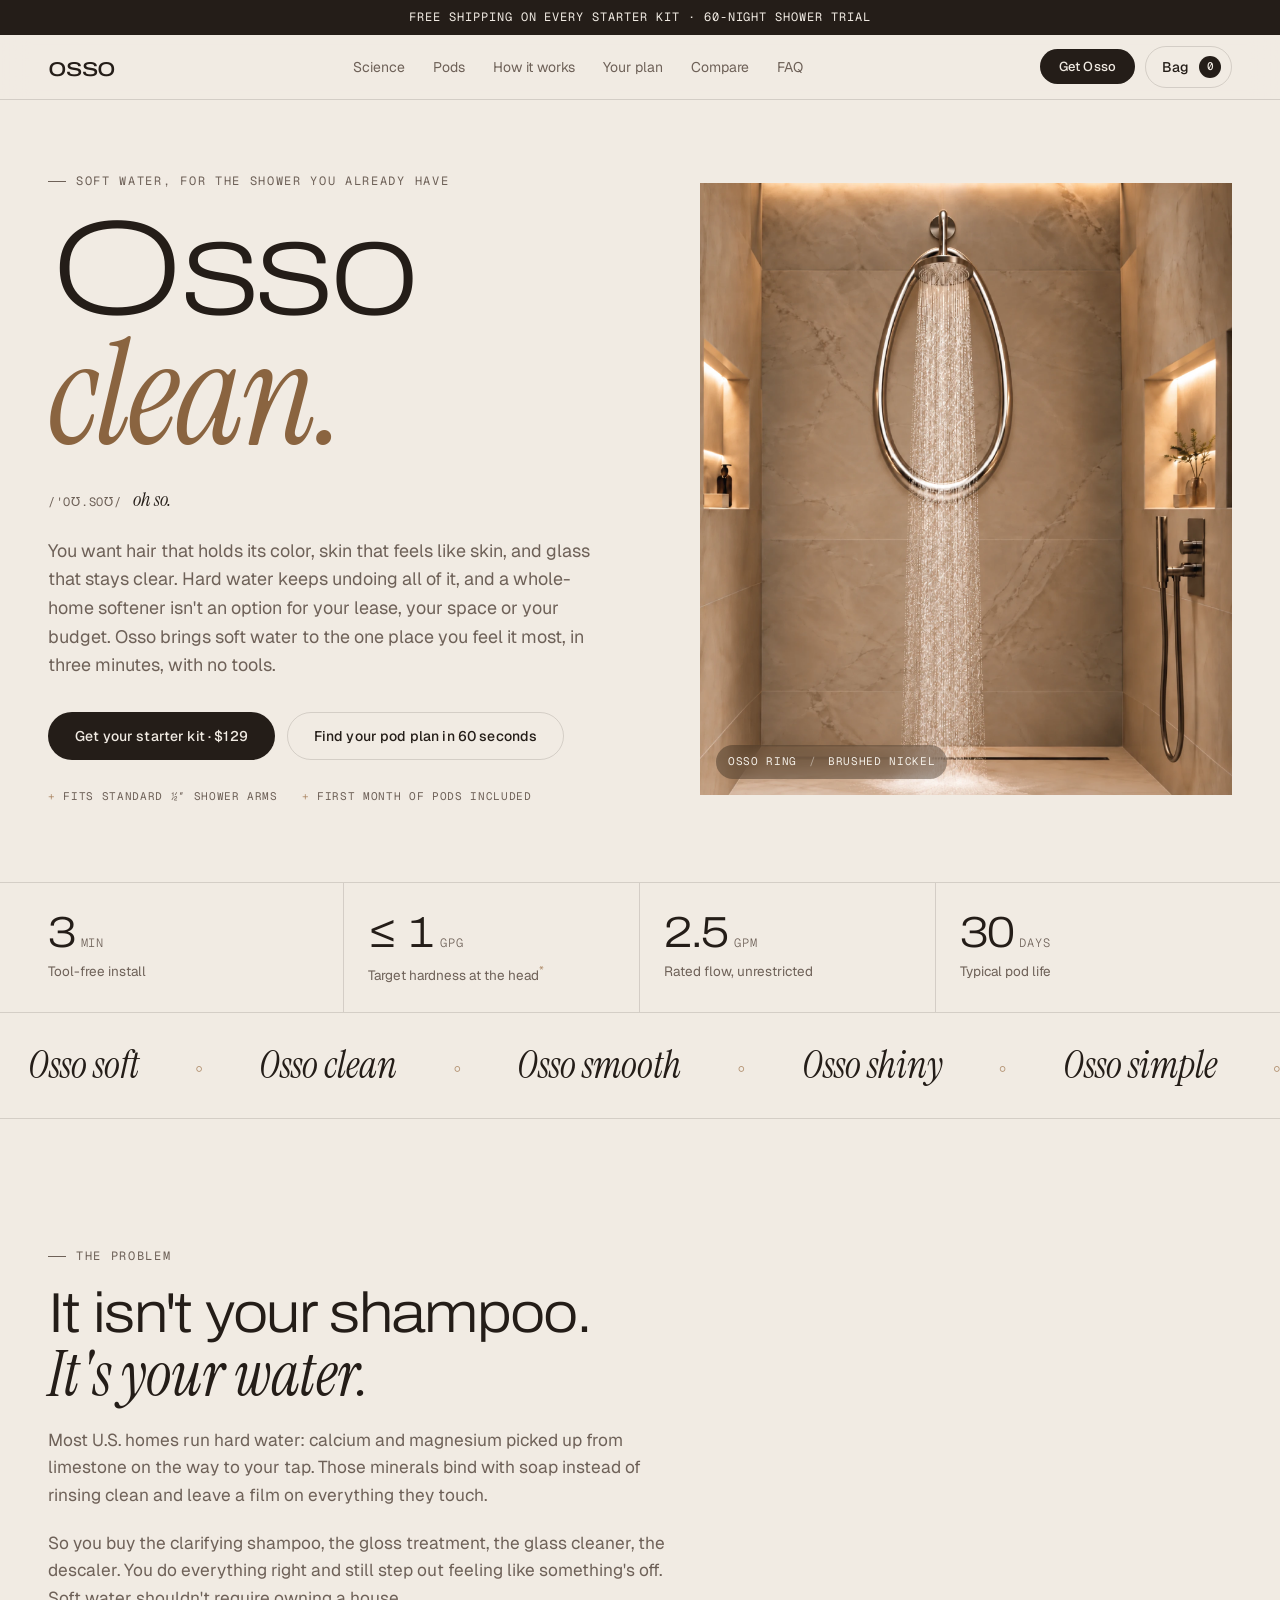
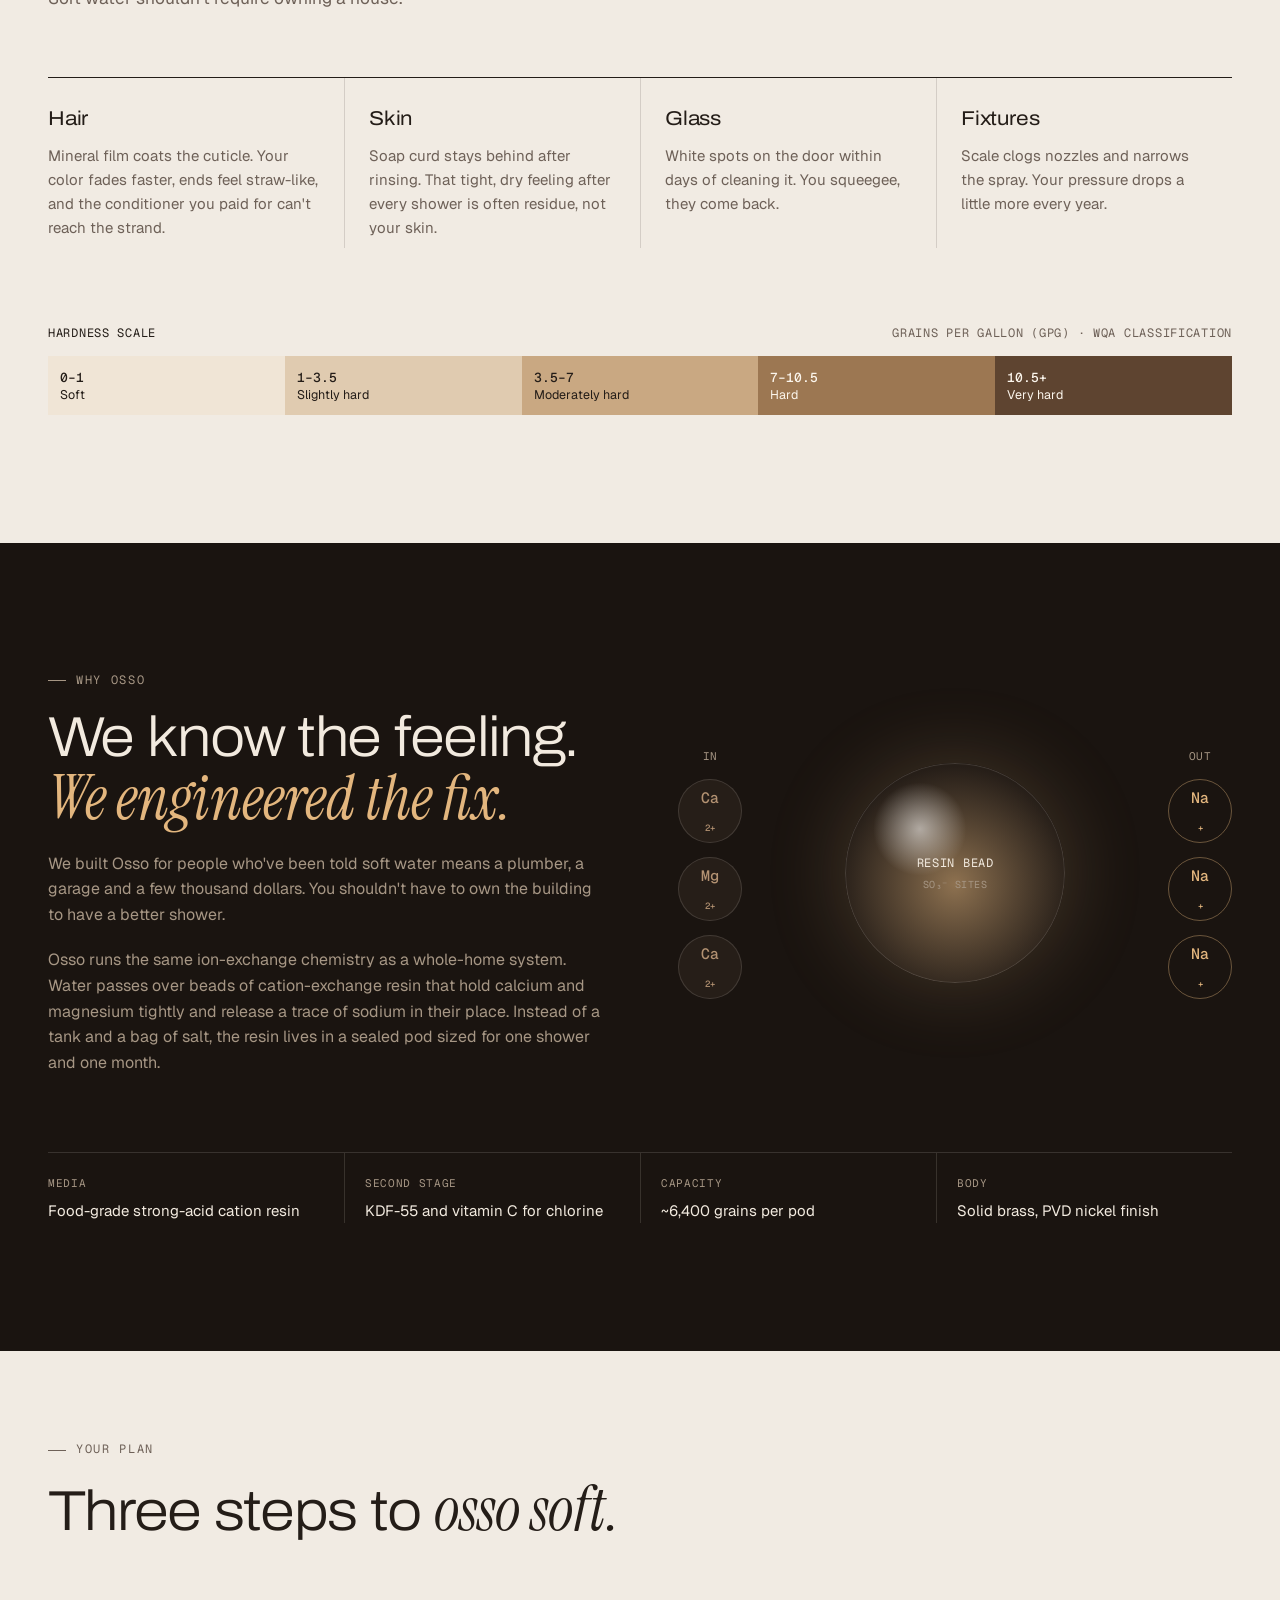
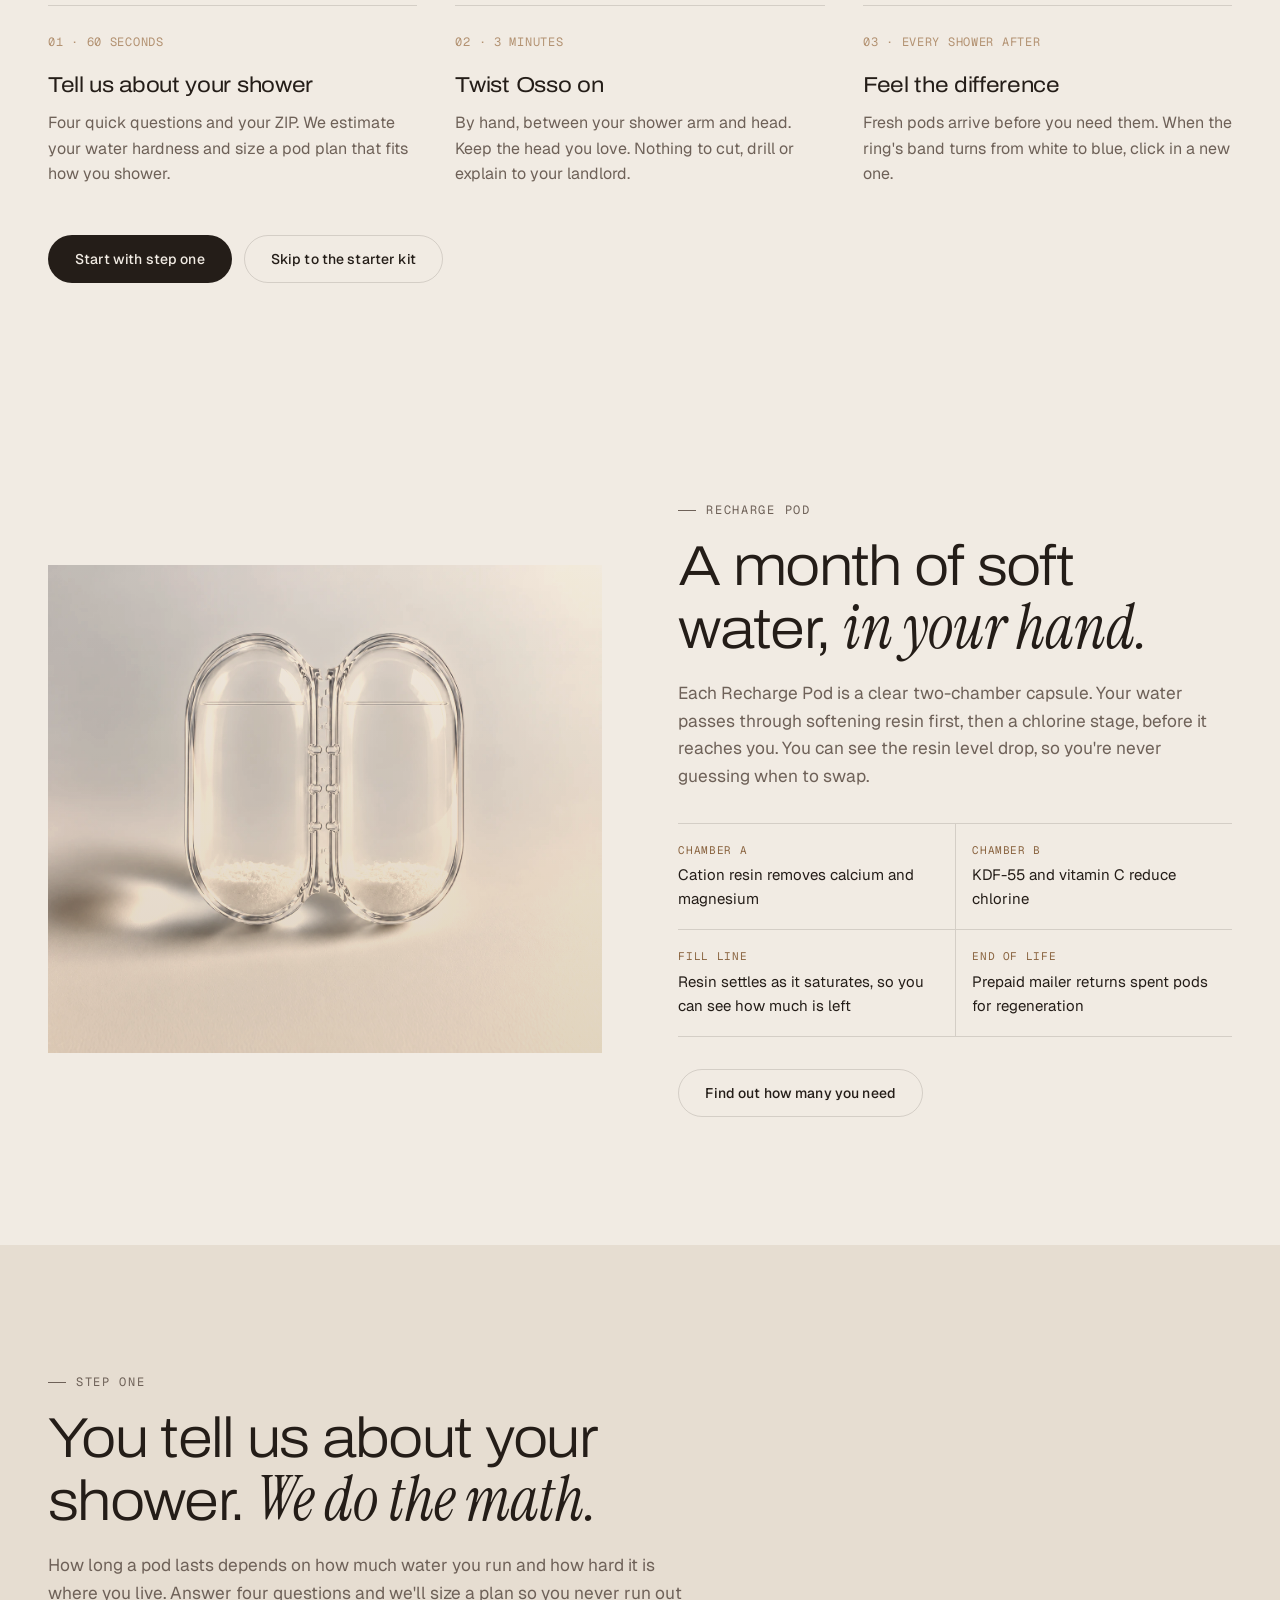
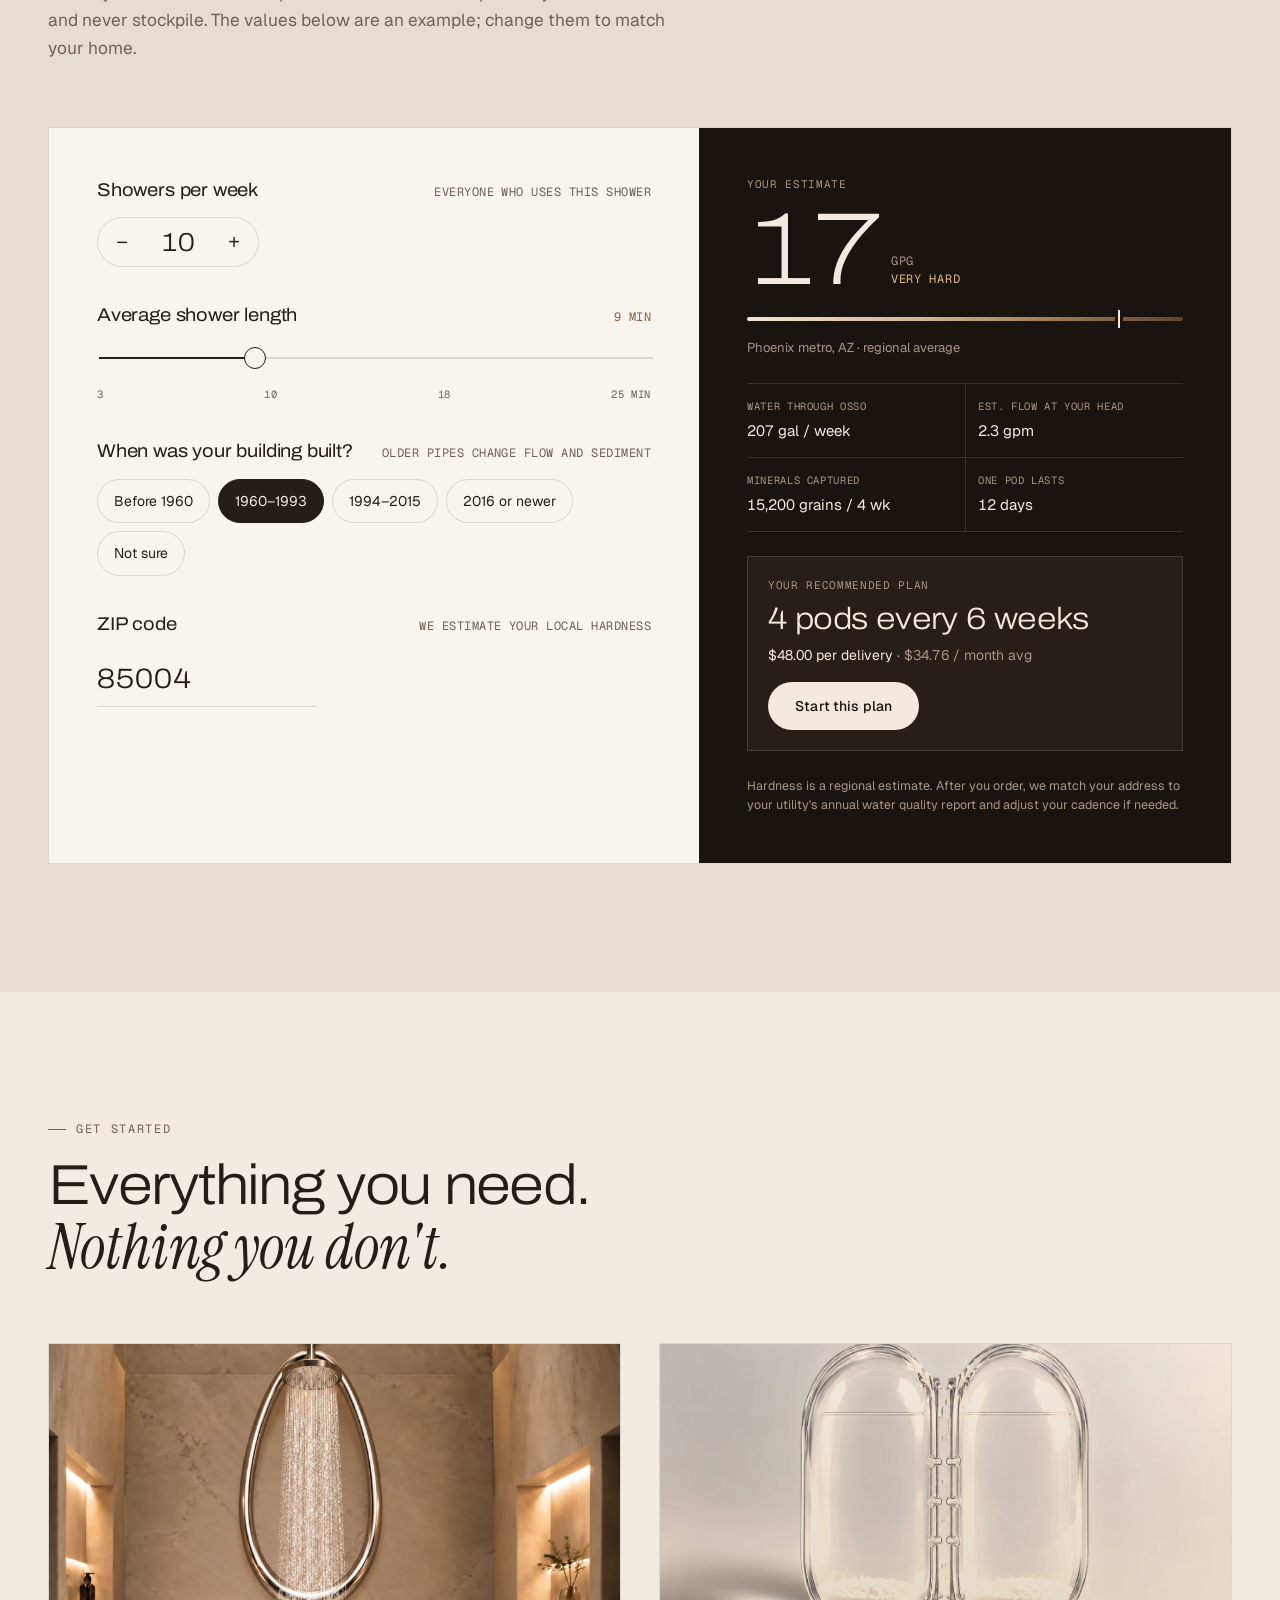
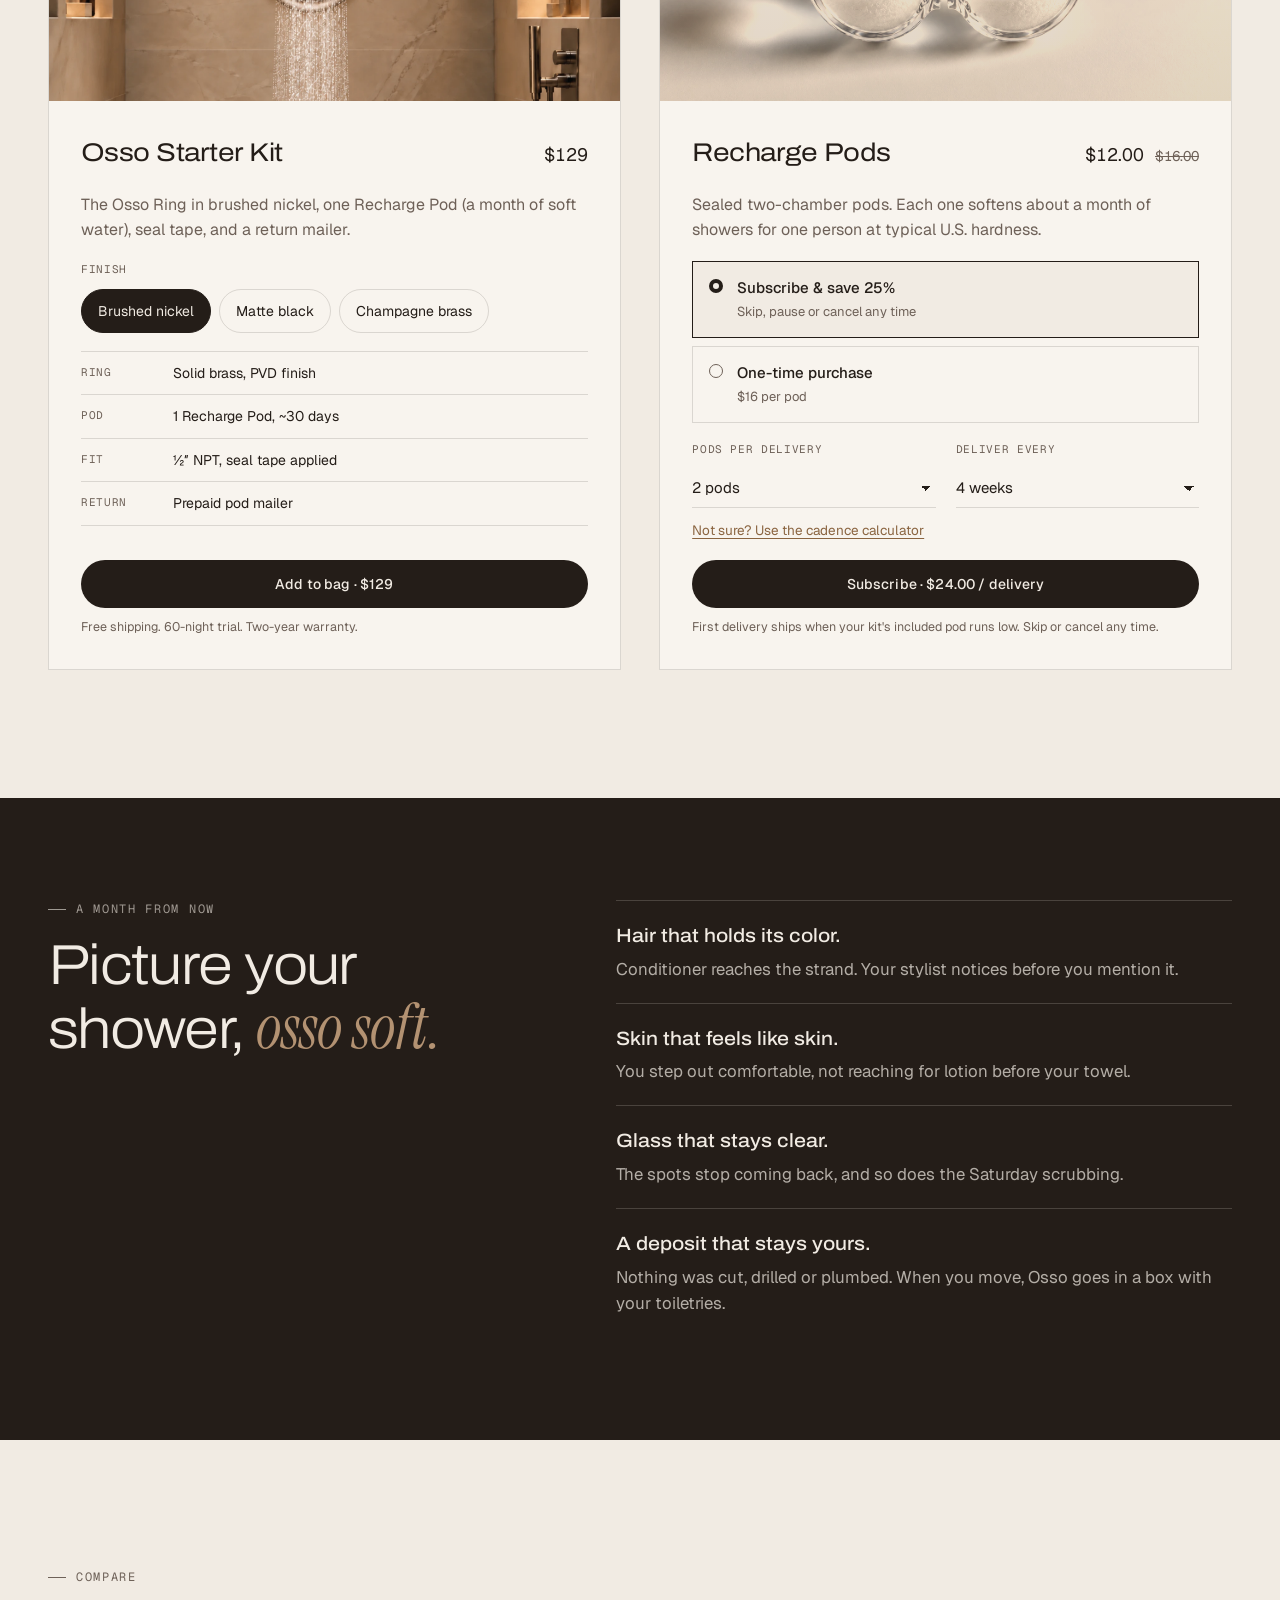
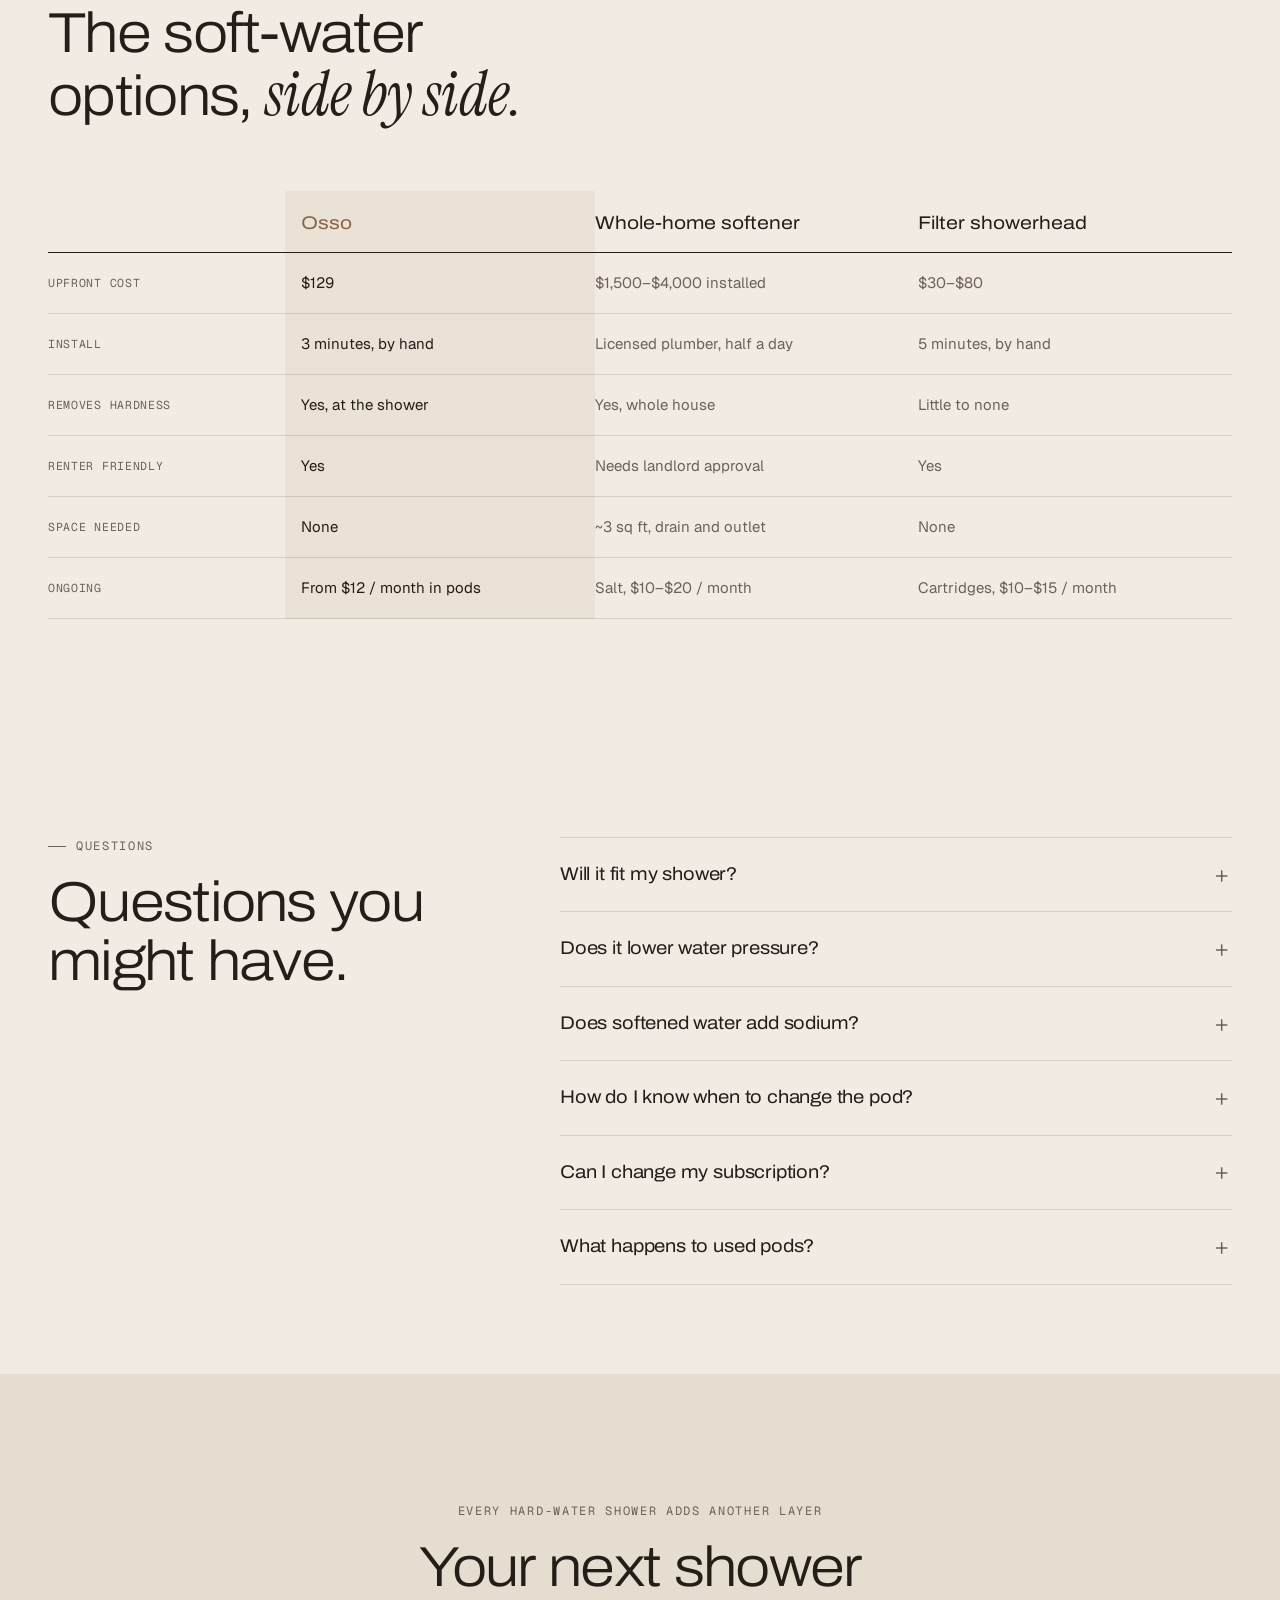
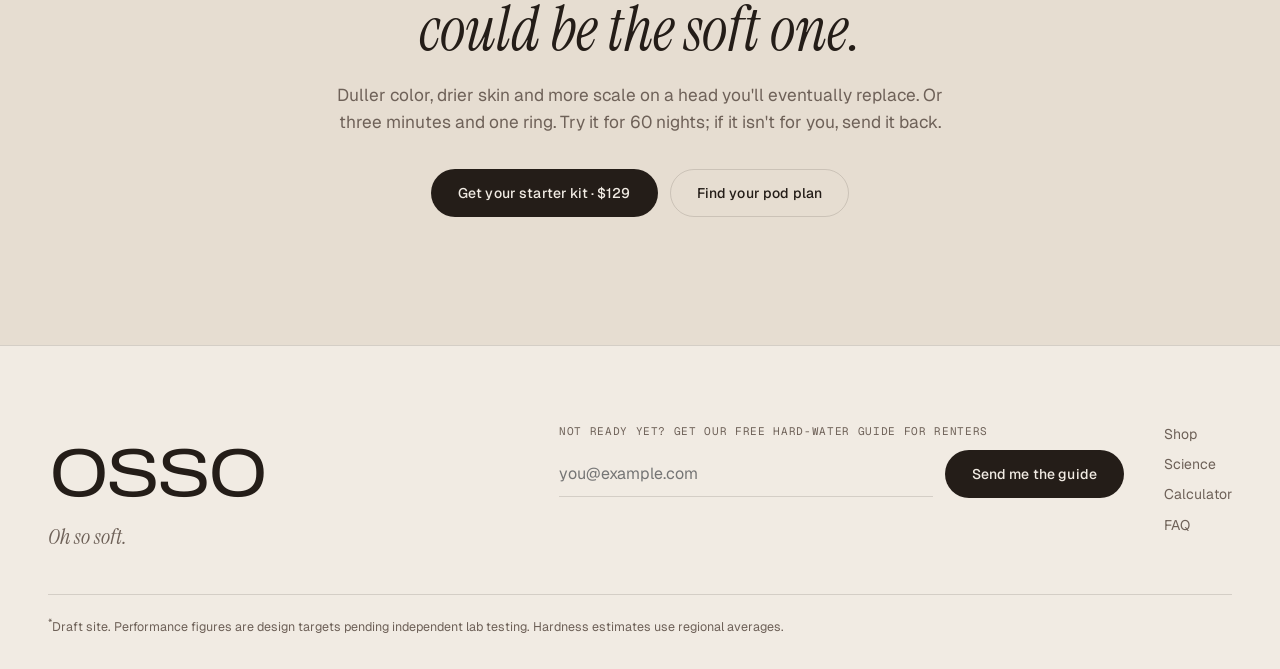
==== commit 4675428d: "Rewrite copy on the StoryBrand framework: customer as hero, Osso as guide Reorders the page into pro" ====
--- a/index.html
+++ b/index.html
@@ -22,12 +22,13 @@
     <nav class="nav" aria-label="Primary">
       <a href="#science">Science</a>
       <a href="#pods">Pods</a>
-      <a href="#calculator">Cadence</a>
+      <a href="#plan">How it works</a>
+      <a href="#calculator">Your plan</a>
       <a href="#compare">Compare</a>
       <a href="#faq">FAQ</a>
     </nav>
     <div class="header-actions">
-      <a class="btn btn-small btn-ink hide-sm" href="#shop">Shop</a>
+      <a class="btn btn-small btn-ink hide-sm" href="#shop">Get Osso</a>
       <button class="cart-btn" id="cart-open" type="button" aria-label="Open bag">
         Bag <span class="cart-count" id="cart-count">0</span>
       </button>
@@ -41,16 +42,16 @@
   <section class="hero">
     <div class="wrap hero-grid">
       <div class="hero-copy">
-        <p class="eyebrow">The in-shower water softener</p>
+        <p class="eyebrow">Soft water, for the shower you already have</p>
         <h1 class="hero-title">
           <span class="ht-brand">Osso</span>
           <span class="ht-word" id="hero-word" aria-live="polite">soft.</span>
         </h1>
         <p class="pronounce"><span class="mono">/ˈoʊ.soʊ/</span> <em>oh so.</em></p>
-        <p class="lede">Softer water at the one fixture you touch every day. Osso threads between your shower arm and head in three minutes, with no plumber and no landlord sign-off. When you move, it moves with you.</p>
+        <p class="lede">You want hair that holds its color, skin that feels like skin, and glass that stays clear. Hard water keeps undoing all of it, and a whole-home softener isn't an option for your lease, your space or your budget. Osso brings soft water to the one place you feel it most, in three minutes, with no tools.</p>
         <div class="hero-ctas">
-          <a class="btn btn-ink" href="#shop">Shop the starter kit · $129</a>
-          <a class="btn btn-ghost" href="#calculator">Find your pod cadence</a>
+          <a class="btn btn-ink" href="#shop">Get your starter kit · $129</a>
+          <a class="btn btn-ghost" href="#calculator">Find your pod plan in 60 seconds</a>
         </div>
         <ul class="hero-meta mono">
           <li>Fits standard ½″ shower arms</li>
@@ -86,26 +87,27 @@
   <section class="section" id="hard-water">
     <div class="wrap">
       <div class="section-head">
-        <p class="eyebrow">Hard water, plainly</p>
-        <h2 class="h2">Most of the U.S. showers in dissolved rock.</h2>
-        <p class="sub">Calcium and magnesium ride in from limestone aquifers. They bind with soap instead of rinsing clean, and they leave a film on everything they touch.</p>
+        <p class="eyebrow">The problem</p>
+        <h2 class="h2">It isn't your shampoo. <em>It's your water.</em></h2>
+        <p class="sub">Most U.S. homes run hard water: calcium and magnesium picked up from limestone on the way to your tap. Those minerals bind with soap instead of rinsing clean and leave a film on everything they touch.</p>
+        <p class="sub">So you buy the clarifying shampoo, the gloss treatment, the glass cleaner, the descaler. You do everything right and still step out feeling like something's off. Soft water shouldn't require owning a house.</p>
       </div>
       <div class="effects">
         <article class="effect">
           <h3>Hair</h3>
-          <p>Mineral film coats the cuticle. Color fades faster, ends feel straw-like, and conditioner can't reach the strand.</p>
+          <p>Mineral film coats the cuticle. Your color fades faster, ends feel straw-like, and the conditioner you paid for can't reach the strand.</p>
         </article>
         <article class="effect">
           <h3>Skin</h3>
-          <p>Soap curd stays behind after rinsing. That tight, dry feeling after a shower is often residue.</p>
+          <p>Soap curd stays behind after rinsing. That tight, dry feeling after every shower is often residue, not your skin.</p>
         </article>
         <article class="effect">
           <h3>Glass</h3>
-          <p>White spots on the door within days. Squeegees help. Softer water helps more.</p>
+          <p>White spots on the door within days of cleaning it. You squeegee, they come back.</p>
         </article>
         <article class="effect">
           <h3>Fixtures</h3>
-          <p>Scale clogs nozzles and narrows spray. Your showerhead loses pressure year after year.</p>
+          <p>Scale clogs nozzles and narrows the spray. Your pressure drops a little more every year.</p>
         </article>
       </div>
 
@@ -125,41 +127,14 @@
     </div>
   </section>
 
-  <!-- HOW IT WORKS -->
-  <section class="section section-tight" id="how">
-    <div class="wrap">
-      <div class="section-head">
-        <p class="eyebrow">Install</p>
-        <h2 class="h2">Three steps. One wrench you won't need.</h2>
-      </div>
-      <ol class="steps">
-        <li>
-          <span class="step-n mono">01</span>
-          <h3>Unscrew your showerhead</h3>
-          <p>By hand. Keep it. Osso works with the head you already own, or swap to ours.</p>
-        </li>
-        <li>
-          <span class="step-n mono">02</span>
-          <h3>Thread on the Osso Ring</h3>
-          <p>It sits between arm and head. Pre-applied seal tape means no leaks and no extra parts.</p>
-        </li>
-        <li>
-          <span class="step-n mono">03</span>
-          <h3>Click in a Recharge Pod</h3>
-          <p>The pod seats with a quarter turn. Swap it when the ring's indicator turns from white to blue.</p>
-        </li>
-      </ol>
-    </div>
-  </section>
-
   <!-- SCIENCE (dark lab panel) -->
   <section class="lab" id="science">
     <div class="wrap lab-grid">
       <div class="lab-copy">
-        <p class="eyebrow eyebrow-lab">The science</p>
-        <h2 class="h2">Ion exchange, <em>miniaturized.</em></h2>
-        <p>Whole-home softeners and Osso run the same chemistry. Water passes over beads of cation-exchange resin. The beads hold sodium ions loosely and calcium and magnesium ions tightly, so the hardness minerals stay on the bead and a trace of sodium goes into the water.</p>
-        <p>A whole-home tank regenerates its resin with a bag of salt. Osso puts the resin in a sealed pod sized for one shower and one month. When the beads are full, you swap the pod and mail the spent one back for regeneration.</p>
+        <p class="eyebrow eyebrow-lab">Why Osso</p>
+        <h2 class="h2">We know the feeling. <em>We engineered the fix.</em></h2>
+        <p>We built Osso for people who've been told soft water means a plumber, a garage and a few thousand dollars. You shouldn't have to own the building to have a better shower.</p>
+        <p>Osso runs the same ion-exchange chemistry as a whole-home system. Water passes over beads of cation-exchange resin that hold calcium and magnesium tightly and release a trace of sodium in their place. Instead of a tank and a bag of salt, the resin lives in a sealed pod sized for one shower and one month.</p>
       </div>
       <div class="exchange" aria-label="Diagram: calcium and magnesium ions are captured by resin and exchanged for sodium">
         <div class="ex-col">
@@ -184,6 +159,37 @@
         <div><dt class="mono">Capacity</dt><dd>~6,400 grains per pod</dd></div>
         <div><dt class="mono">Body</dt><dd>Solid brass, PVD nickel finish</dd></div>
       </dl>
+    </div>
+  </section>
+
+  <!-- THE PLAN -->
+  <section class="section section-tight" id="plan">
+    <div class="wrap">
+      <div class="section-head">
+        <p class="eyebrow">Your plan</p>
+        <h2 class="h2">Three steps to <em>osso soft.</em></h2>
+      </div>
+      <ol class="steps">
+        <li>
+          <span class="step-n mono">01 · 60 seconds</span>
+          <h3>Tell us about your shower</h3>
+          <p>Four quick questions and your ZIP. We estimate your water hardness and size a pod plan that fits how you shower.</p>
+        </li>
+        <li>
+          <span class="step-n mono">02 · 3 minutes</span>
+          <h3>Twist Osso on</h3>
+          <p>By hand, between your shower arm and head. Keep the head you love. Nothing to cut, drill or explain to your landlord.</p>
+        </li>
+        <li>
+          <span class="step-n mono">03 · Every shower after</span>
+          <h3>Feel the difference</h3>
+          <p>Fresh pods arrive before you need them. When the ring's band turns from white to blue, click in a new one.</p>
+        </li>
+      </ol>
+      <div class="plan-ctas">
+        <a class="btn btn-ink" href="#calculator">Start with step one</a>
+        <a class="btn btn-ghost" href="#shop">Skip to the starter kit</a>
+      </div>
     </div>
   </section>
 
@@ -195,15 +201,15 @@
       </figure>
       <div class="pods-copy">
         <p class="eyebrow">Recharge Pod</p>
-        <h2 class="h2">Two chambers. Thirty days. <em>Osso clean.</em></h2>
-        <p class="sub">Each pod is a clear, recyclable capsule split down the middle. Hard water passes through softening resin first, then through a chlorine stage, before it reaches your head.</p>
+        <h2 class="h2">A month of soft water, <em>in your hand.</em></h2>
+        <p class="sub">Each Recharge Pod is a clear two-chamber capsule. Your water passes through softening resin first, then a chlorine stage, before it reaches you. You can see the resin level drop, so you're never guessing when to swap.</p>
         <dl class="pod-anatomy">
           <div><dt class="mono">Chamber A</dt><dd>Cation resin removes calcium and magnesium</dd></div>
           <div><dt class="mono">Chamber B</dt><dd>KDF-55 and vitamin C reduce chlorine</dd></div>
           <div><dt class="mono">Fill line</dt><dd>Resin settles as it saturates, so you can see how much is left</dd></div>
           <div><dt class="mono">End of life</dt><dd>Prepaid mailer returns spent pods for regeneration</dd></div>
         </dl>
-        <a class="btn btn-ghost" href="#calculator">How many do I need?</a>
+        <a class="btn btn-ghost" href="#calculator">Find out how many you need</a>
       </div>
     </div>
   </section>
@@ -212,9 +218,9 @@
   <section class="calc-section" id="calculator">
     <div class="wrap">
       <div class="section-head">
-        <p class="eyebrow">Cadence calculator</p>
-        <h2 class="h2">Your water, your shower, <em>your plan.</em></h2>
-        <p class="sub">Pod life depends on how much water you run and how hard it is. Answer four questions and we'll size your subscription. The values below are an example; change them to match your home.</p>
+        <p class="eyebrow">Step one</p>
+        <h2 class="h2">You tell us about your shower. <em>We do the math.</em></h2>
+        <p class="sub">How long a pod lasts depends on how much water you run and how hard it is where you live. Answer four questions and we'll size a plan so you never run out and never stockpile. The values below are an example; change them to match your home.</p>
       </div>
 
       <div class="calc">
@@ -272,10 +278,10 @@
           </dl>
 
           <div class="plan">
-            <p class="mono res-kicker">Recommended plan</p>
+            <p class="mono res-kicker">Your recommended plan</p>
             <p class="plan-line" id="r-plan">2 pods every 4 weeks</p>
             <p class="plan-price"><span id="r-price">$24.00</span> per delivery <span class="muted">· <span id="r-month">$24.00</span> / month avg</span></p>
-            <button class="btn btn-light" type="button" id="r-apply">Subscribe to this plan</button>
+            <button class="btn btn-light" type="button" id="r-apply">Start this plan</button>
           </div>
           <p class="fine muted">Hardness is a regional estimate. After you order, we match your address to your utility's annual water quality report and adjust your cadence if needed.</p>
         </div>
@@ -287,8 +293,8 @@
   <section class="section" id="shop">
     <div class="wrap">
       <div class="section-head">
-        <p class="eyebrow">Shop</p>
-        <h2 class="h2">Start once. <em>Stay soft.</em></h2>
+        <p class="eyebrow">Get started</p>
+        <h2 class="h2">Everything you need. <em>Nothing you don't.</em></h2>
       </div>
 
       <div class="shop-grid">
@@ -369,14 +375,18 @@
     </div>
   </section>
 
-  <!-- RENTERS -->
-  <section class="renters">
+  <!-- SUCCESS -->
+  <section class="renters" id="after">
     <div class="wrap renters-grid">
-      <h2 class="h2">Built for the lease. <em>Osso yours.</em></h2>
+      <div>
+        <p class="eyebrow eyebrow-lab">A month from now</p>
+        <h2 class="h2">Picture your shower, <em>osso soft.</em></h2>
+      </div>
       <ul class="renter-points">
-        <li><b>No permission slip.</b> Nothing is cut, drilled or plumbed. Your deposit stays where it is.</li>
-        <li><b>No closet required.</b> A whole-home softener needs floor space, a drain and power. Osso needs a shower arm.</li>
-        <li><b>Moves when you do.</b> Unthread it, put your original head back, pack it with your toiletries.</li>
+        <li><b>Hair that holds its color.</b> Conditioner reaches the strand. Your stylist notices before you mention it.</li>
+        <li><b>Skin that feels like skin.</b> You step out comfortable, not reaching for lotion before your towel.</li>
+        <li><b>Glass that stays clear.</b> The spots stop coming back, and so does the Saturday scrubbing.</li>
+        <li><b>A deposit that stays yours.</b> Nothing was cut, drilled or plumbed. When you move, Osso goes in a box with your toiletries.</li>
       </ul>
     </div>
   </section>
@@ -386,7 +396,7 @@
     <div class="wrap">
       <div class="section-head">
         <p class="eyebrow">Compare</p>
-        <h2 class="h2">Where Osso fits.</h2>
+        <h2 class="h2">The soft-water options, <em>side by side.</em></h2>
       </div>
       <div class="table-wrap">
         <table class="compare">
@@ -411,7 +421,7 @@
     <div class="wrap faq-grid">
       <div class="section-head">
         <p class="eyebrow">Questions</p>
-        <h2 class="h2">Asked often.</h2>
+        <h2 class="h2">Questions you might have.</h2>
       </div>
       <div class="faq">
         <details>
@@ -442,6 +452,19 @@
     </div>
   </section>
 
+  <!-- FINAL CTA -->
+  <section class="final-cta">
+    <div class="wrap final-inner">
+      <p class="eyebrow">Every hard-water shower adds another layer</p>
+      <h2 class="h2">Your next shower <em>could be the soft one.</em></h2>
+      <p class="sub">Duller color, drier skin and more scale on a head you'll eventually replace. Or three minutes and one ring. Try it for 60 nights; if it isn't for you, send it back.</p>
+      <div class="hero-ctas">
+        <a class="btn btn-ink" href="#shop">Get your starter kit · $129</a>
+        <a class="btn btn-ghost" href="#calculator">Find your pod plan</a>
+      </div>
+    </div>
+  </section>
+
 </main>
 
 <footer class="footer">
@@ -451,10 +474,10 @@
       <p class="footer-tag"><em>Oh so soft.</em></p>
     </div>
     <form class="newsletter" id="newsletter" novalidate>
-      <label for="nl-email" class="mono">Water reports, launches and nothing else</label>
+      <label for="nl-email" class="mono">Not ready yet? Get our free hard-water guide for renters</label>
       <div class="nl-row">
         <input id="nl-email" type="email" placeholder="you@example.com" autocomplete="email">
-        <button class="btn btn-ink" type="submit">Join</button>
+        <button class="btn btn-ink" type="submit">Send me the guide</button>
       </div>
       <p class="field-msg" id="nl-msg" aria-live="polite"></p>
     </form>
--- a/styles.css
+++ b/styles.css
@@ -1,21 +1,24 @@
-/* Layout concept: porcelain gallery. Sharp-edged image frames, hairline specs like a car configurator,
-   one dark "lab" band for the science and the calculator, pill controls for anything you can press. */
+/* Layout concept: warm stone gallery. Sharp-edged image frames, hairline specs like a car configurator,
+   one dark espresso "lab" band for the science and the calculator, pill controls for anything you can press.
+   Palette pulled from the hero: honed marble, champagne nickel, honey niche light. */
 :root {
-  --paper: #F3F4F2;      /* porcelain, faint mineral-green bias */
-  --paper-2: #E8EAE7;    /* recessed surface */
-  --card: #FBFBFA;       /* raised surface */
-  --ink: #15191B;        /* graphite */
-  --ink-2: #5B6367;      /* secondary text */
-  --line: rgba(21, 25, 27, 0.13);
-  --mineral: #3F6474;    /* calcite blue, the accent */
-  --nickel: #A8977F;     /* brushed nickel, from the fixture */
-  --lab: #0E1215;        /* dark band */
-  --lab-2: #182024;
-  --lab-fg: #E7EBEB;
-  --lab-dim: #8E999D;
-  --lab-line: rgba(231, 235, 235, 0.14);
-  --glow: #9CC3D3;       /* accent on dark */
-  --s1: #D8E6EC; --s2: #B7CFD9; --s3: #8FB0BE; --s4: #5F8597; --s5: #2F4F5D;
+  --paper: #F1EBE3;      /* honed marble, warm */
+  --paper-2: #E6DDD1;    /* recessed stone */
+  --card: #F8F4EE;       /* raised surface */
+  --ink: #241D18;        /* umber graphite */
+  --ink-2: #6E6158;      /* secondary text */
+  --line: rgba(36, 29, 24, 0.14);
+  --mineral: #8A6440;    /* bronze, the accent */
+  --nickel: #B39272;     /* brushed champagne nickel, from the fixture */
+  --lab: #1A1410;        /* dark band, espresso */
+  --lab-2: #261E18;
+  --lab-fg: #F2EADF;
+  --lab-dim: #A69684;
+  --lab-line: rgba(242, 234, 223, 0.14);
+  --glow: #E3B67E;       /* niche-light honey, accent on dark */
+  --s1: #F0E5D6; --s2: #E0CBB0; --s3: #C9A882; --s4: #9C7752; --s5: #5E4430;
+  --photo-a: #F1E9DF; --photo-b: #E1D4C4;   /* product photo backdrop */
+  --on-deep: #FBF5EC; --on-light: #241D18;
 
   --display: "Archivo", "Helvetica Neue", Arial, sans-serif;
   --sans: "Geist", "Helvetica Neue", Arial, sans-serif;
@@ -29,23 +32,27 @@
 }
 @media (prefers-color-scheme: dark) {
   :root:not([data-theme="light"]) {
-    --paper: #0F1315; --paper-2: #161B1E; --card: #13181A;
-    --ink: #E8ECEC; --ink-2: #99A3A7; --line: rgba(232, 236, 236, 0.13);
-    --mineral: #92B9C9; --nickel: #C9B69A;
-    --lab: #070A0C; --lab-2: #11171A; --lab-fg: #E8ECEC; --lab-dim: #8E999D; --lab-line: rgba(232,236,236,.12);
-    --glow: #A9D0DF;
-    --s1: #1E2C33; --s2: #2A4250; --s3: #3E6273; --s4: #6590A3; --s5: #A3C7D6;
+    --paper: #15110E; --paper-2: #1E1814; --card: #1A1511;
+    --ink: #F0E8DD; --ink-2: #A99A8A; --line: rgba(240, 232, 221, 0.13);
+    --mineral: #D9AE7C; --nickel: #C9AA88;
+    --lab: #0C0907; --lab-2: #1A1410; --lab-fg: #F0E8DD; --lab-dim: #A08F7E; --lab-line: rgba(240,232,221,.12);
+    --glow: #EBC08C;
+    --s1: #2E241C; --s2: #4A3828; --s3: #6E5238; --s4: #A9825A; --s5: #E0C29E;
+    --photo-a: #E9DFD2; --photo-b: #D6C7B5;
+    --on-deep: #15110E; --on-light: #F0E8DD;
     color-scheme: dark;
   }
 }
 :root[data-theme="dark"] {
-  --paper: #0F1315; --paper-2: #161B1E; --card: #13181A;
-  --ink: #E8ECEC; --ink-2: #99A3A7; --line: rgba(232, 236, 236, 0.13);
-  --mineral: #92B9C9; --nickel: #C9B69A;
-  --lab: #070A0C; --lab-2: #11171A; --lab-fg: #E8ECEC; --lab-dim: #8E999D; --lab-line: rgba(232,236,236,.12);
-  --glow: #A9D0DF;
-  --s1: #1E2C33; --s2: #2A4250; --s3: #3E6273; --s4: #6590A3; --s5: #A3C7D6;
-  color-scheme: dark;
+    --paper: #15110E; --paper-2: #1E1814; --card: #1A1511;
+    --ink: #F0E8DD; --ink-2: #A99A8A; --line: rgba(240, 232, 221, 0.13);
+    --mineral: #D9AE7C; --nickel: #C9AA88;
+    --lab: #0C0907; --lab-2: #1A1410; --lab-fg: #F0E8DD; --lab-dim: #A08F7E; --lab-line: rgba(240,232,221,.12);
+    --glow: #EBC08C;
+    --s1: #2E241C; --s2: #4A3828; --s3: #6E5238; --s4: #A9825A; --s5: #E0C29E;
+    --photo-a: #E9DFD2; --photo-b: #D6C7B5;
+    --on-deep: #15110E; --on-light: #F0E8DD;
+    color-scheme: dark;
 }
 
 *, *::before, *::after { box-sizing: border-box; }
@@ -203,11 +210,8 @@
 .s1 { background: var(--s1); color: var(--ink); }
 .s2 { background: var(--s2); color: var(--ink); }
 .s3 { background: var(--s3); color: var(--ink); }
-.s4 { background: var(--s4); color: #F4F7F8; }
-.s5 { background: var(--s5); color: #F4F7F8; }
-:root[data-theme="dark"] .s4, :root[data-theme="dark"] .s5 { color: #0E1215; }
-@media (prefers-color-scheme: dark) { :root:not([data-theme="light"]) .s4, :root:not([data-theme="light"]) .s5 { color: #0E1215; } }
-:root[data-theme="dark"] .s1, :root[data-theme="dark"] .s2, :root[data-theme="dark"] .s3 { color: var(--ink); }
+.s4 { background: var(--s4); color: var(--on-deep); }
+.s5 { background: var(--s5); color: var(--on-deep); }
 
 /* Steps */
 .steps { list-style: none; margin: 0; padding: 0; display: grid; grid-template-columns: repeat(3, minmax(0, 1fr)); gap: clamp(20px, 3vw, 40px); }
@@ -253,8 +257,8 @@
 
 /* Pods */
 .pods-grid { display: grid; grid-template-columns: minmax(0, 1fr) minmax(0, 1fr); gap: clamp(40px, 6vw, 96px); align-items: center; }
-.pods-media { margin: 0; background: linear-gradient(180deg, #EEF1F5, #DCE2EA); }
-.pods-media img { width: 100%; mix-blend-mode: multiply; }
+.pods-media { margin: 0; background: linear-gradient(180deg, var(--photo-a), var(--photo-b)); }
+.pods-media img { width: 100%; mix-blend-mode: multiply; filter: sepia(.22) saturate(1.1) brightness(1.02); }
 .pod-anatomy { margin: 32px 0; display: grid; grid-template-columns: minmax(0, 1fr) minmax(0, 1fr); gap: 0; border-top: 1px solid var(--line); }
 .pod-anatomy div { padding: 18px 16px 18px 0; border-bottom: 1px solid var(--line); min-width: 0; }
 .pod-anatomy div:nth-child(even) { padding-left: 16px; border-left: 1px solid var(--line); }
@@ -295,7 +299,7 @@
 #c-zip { font: 300 28px/1 var(--display); font-stretch: 115%; letter-spacing: .04em; max-width: 220px; font-variant-numeric: tabular-nums; }
 #c-zip:focus, .newsletter input:focus { outline: none; border-bottom-color: var(--ink); }
 .field-msg { margin: 0; font-size: 13px; color: var(--ink-2); min-height: 1.2em; }
-.field-msg.err { color: #B4442F; }
+.field-msg.err { color: #A8452C; }
 
 .calc-result { background: var(--lab); color: var(--lab-fg); padding: clamp(24px, 4vw, 48px); display: flex; flex-direction: column; gap: 14px; min-width: 0; }
 .res-kicker { color: var(--lab-dim); font-size: 11px; margin: 0; }
@@ -304,7 +308,7 @@
 .res-unit { font: 400 12px/1.5 var(--mono); letter-spacing: .06em; text-transform: uppercase; color: var(--lab-dim); padding-bottom: 6px; }
 .res-unit span { color: var(--glow); }
 .meter { position: relative; height: 10px; margin-top: 6px; }
-.meter-track { position: absolute; inset: 3px 0; border-radius: 4px; background: linear-gradient(90deg, #D8E6EC, #8FB0BE 45%, #3F6474 75%, #1F3640); }
+.meter-track { position: absolute; inset: 3px 0; border-radius: 4px; background: linear-gradient(90deg, #F0E5D6, #D2B48E 40%, #A27A50 70%, #5E4430); }
 .meter-pin { position: absolute; top: -4px; width: 2px; height: 18px; background: var(--lab-fg); left: 0; transition: left .6s var(--ease); box-shadow: 0 0 0 3px var(--lab); }
 .res-region { margin: 0; font-size: 13px; color: var(--lab-dim); }
 .res-stats { margin: 10px 0 0; display: grid; grid-template-columns: minmax(0, 1fr) minmax(0, 1fr); border-top: 1px solid var(--lab-line); }
@@ -324,8 +328,8 @@
 .product-media img { width: 100%; height: 100%; object-fit: cover; transition: transform 1.2s var(--ease); }
 .product:hover .product-media img { transform: scale(1.03); }
 .product-media-ring img { object-position: 50% 22%; }
-.product-media-pod { background: linear-gradient(180deg, #EEF1F5, #DCE2EA); }
-.product-media-pod img { object-fit: cover; mix-blend-mode: multiply; }
+.product-media-pod { background: linear-gradient(180deg, var(--photo-a), var(--photo-b)); }
+.product-media-pod img { object-fit: cover; mix-blend-mode: multiply; filter: sepia(.22) saturate(1.1) brightness(1.02); }
 .product-body { padding: clamp(20px, 3vw, 32px); display: flex; flex-direction: column; gap: 18px; flex: 1; }
 .product-top { display: flex; justify-content: space-between; align-items: baseline; gap: 12px; flex-wrap: wrap; }
 .product-name { font-family: var(--display); font-stretch: 115%; font-weight: 400; font-size: 1.6rem; letter-spacing: -0.02em; margin: 0; }
@@ -366,6 +370,16 @@
 .renter-points li { padding: 20px 0; border-top: 1px solid color-mix(in srgb, var(--paper) 18%, transparent); color: color-mix(in srgb, var(--paper) 70%, transparent); font-size: 1.05rem; }
 .renter-points b { color: var(--paper); font-weight: 500; display: block; margin-bottom: 4px; font-family: var(--display); font-stretch: 110%; font-size: 1.2rem; }
 
+.plan-ctas { display: flex; flex-wrap: wrap; gap: 12px; margin-top: clamp(32px, 4vw, 48px); }
+.renters .eyebrow-lab { color: color-mix(in srgb, var(--paper) 60%, transparent); }
+
+/* Final CTA */
+.final-cta { background: var(--paper-2); padding-block: clamp(72px, 10vw, 130px); text-align: left; }
+.final-inner { max-width: 900px; margin-inline: auto; display: flex; flex-direction: column; align-items: center; text-align: center; }
+.final-inner .sub { margin-inline: auto; }
+.final-inner .hero-ctas { justify-content: center; }
+.final-inner .eyebrow::before { display: none; }
+
 /* Compare */
 .table-wrap { overflow-x: auto; -webkit-overflow-scrolling: touch; }
 .compare { width: 100%; min-width: 640px; border-collapse: collapse; font-size: 15px; }
@@ -401,7 +415,7 @@
 .footer-note { grid-column: 1 / -1; border-top: 1px solid var(--line); padding-top: 20px; margin: 0; }
 
 /* Drawer */
-.scrim { position: fixed; inset: 0; background: rgba(8, 10, 12, .4); z-index: 60; animation: fade .3s; }
+.scrim { position: fixed; inset: 0; background: rgba(20, 14, 10, .45); z-index: 60; animation: fade .3s; }
 @keyframes fade { from { opacity: 0; } }
 .drawer {
   position: fixed; top: 0; right: 0; bottom: 0; width: min(440px, 100%); z-index: 70;
